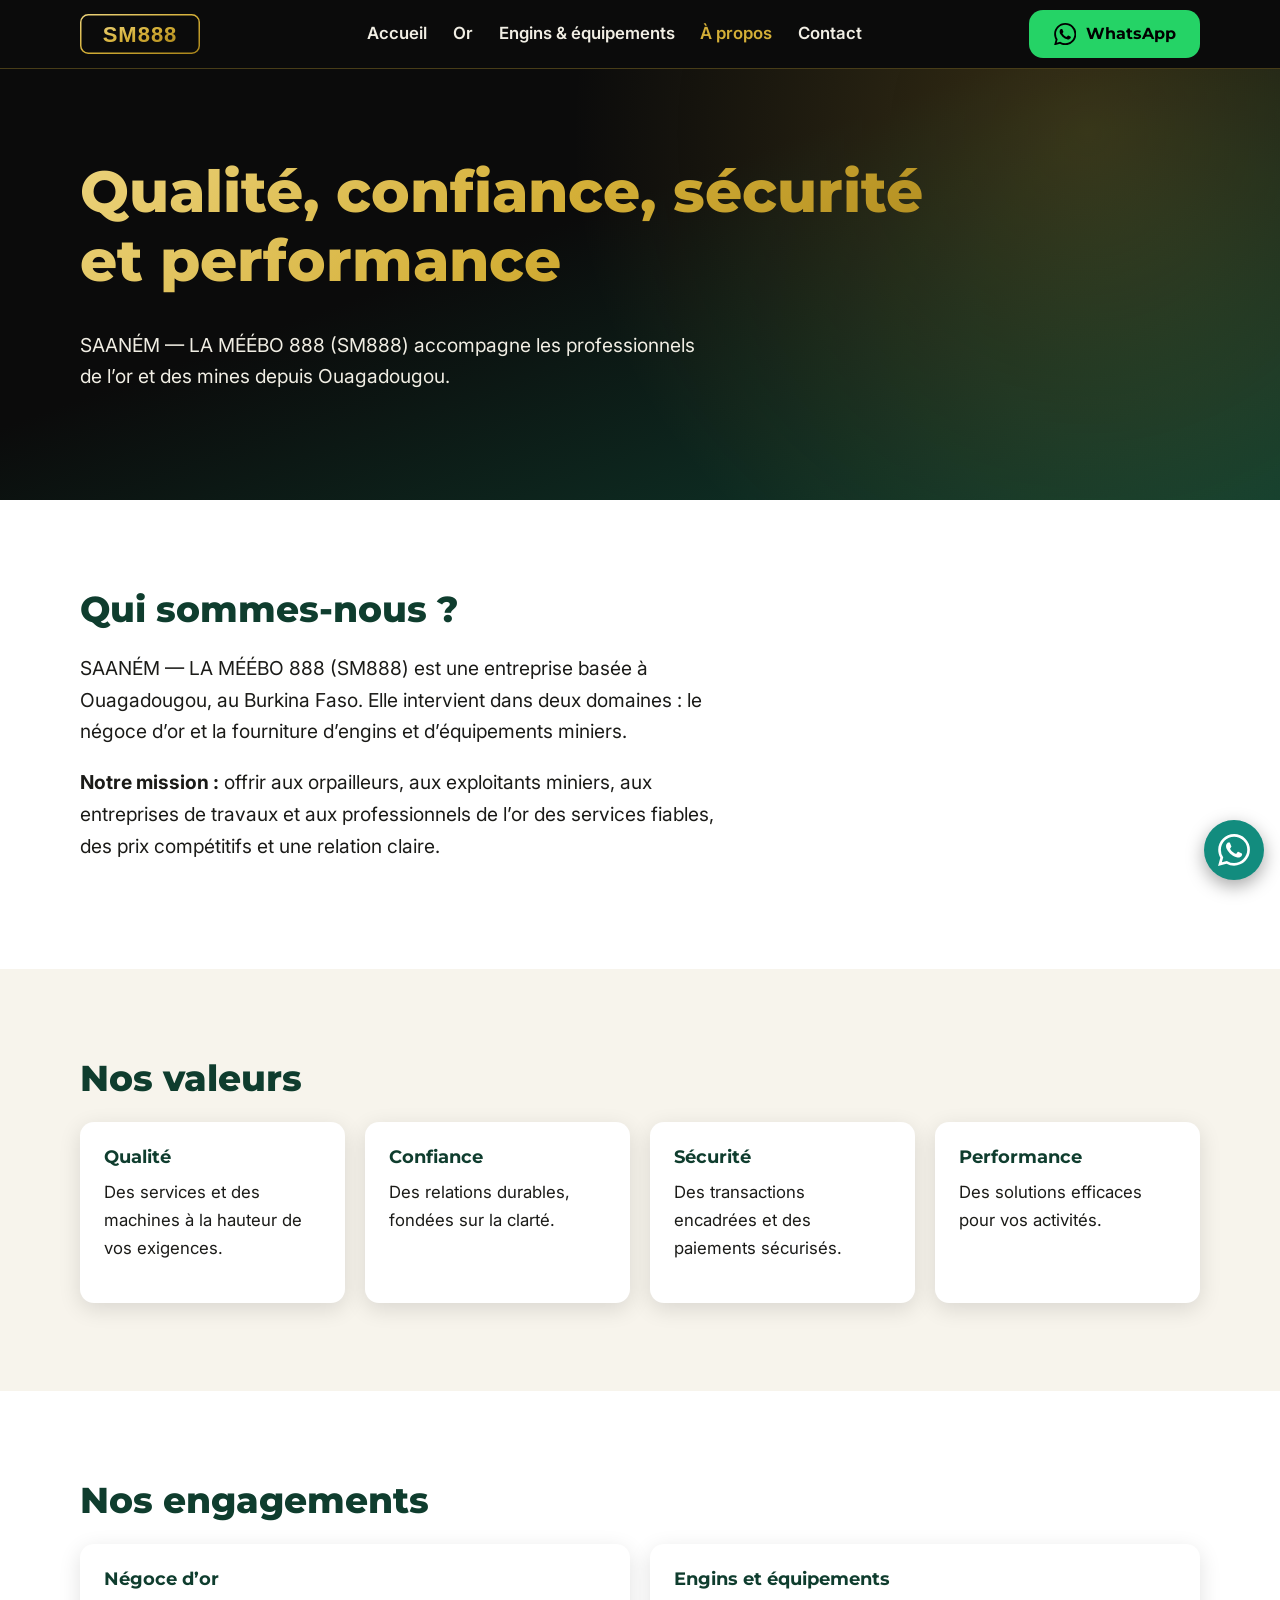
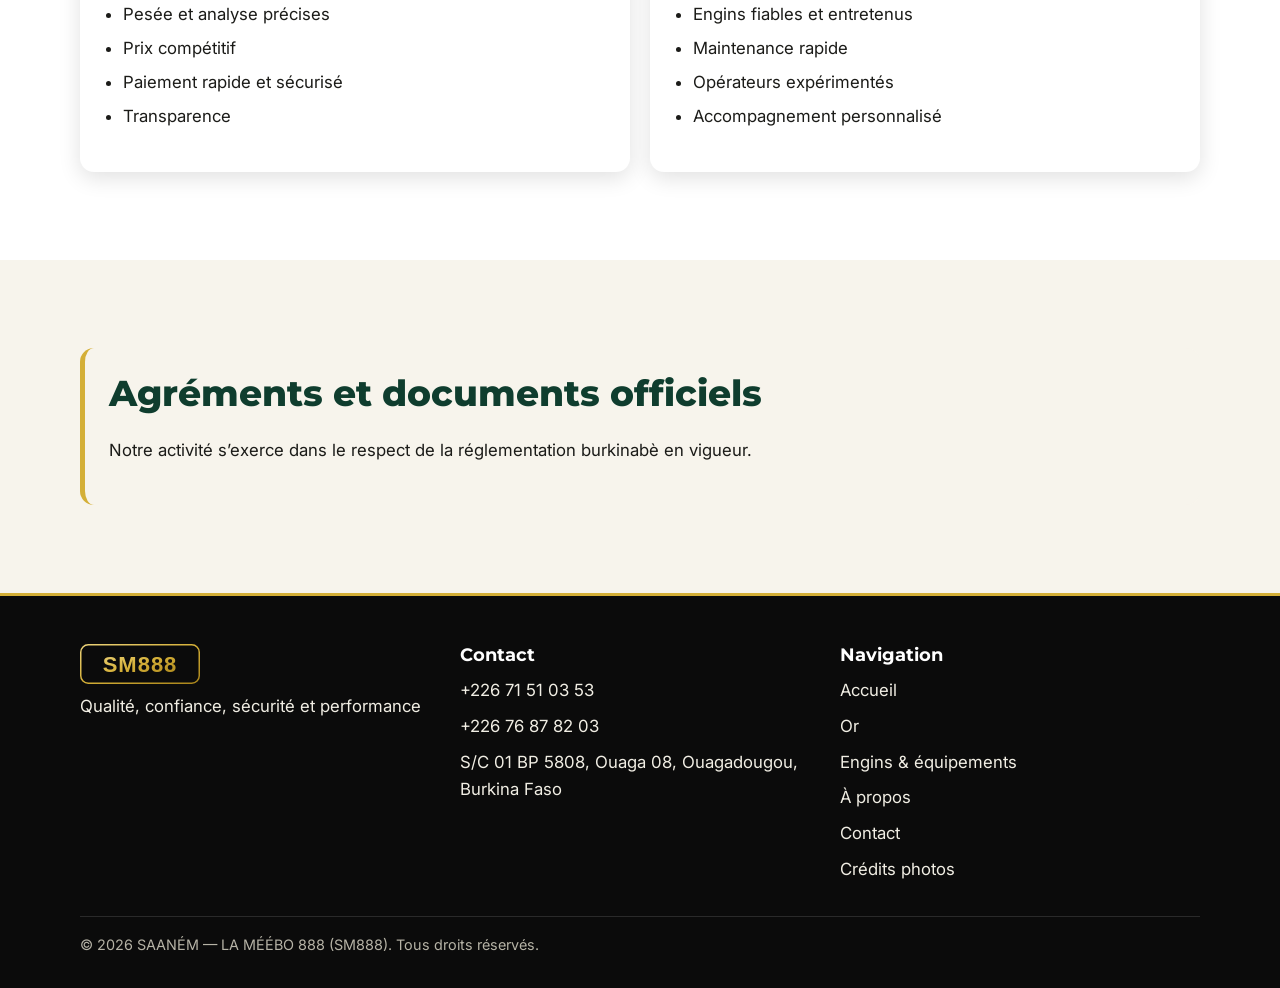
==== apropos.html @ 6a04d588 "first commit" ====
<!DOCTYPE html>
<html lang="fr">
<head>
<meta charset="utf-8">
<meta name="viewport" content="width=device-width,initial-scale=1">
<title>À propos — SAANÉM LA MÉÉBO 888 (SM888)</title>
<meta name="description" content="SAANÉM — LA MÉÉBO 888 (SM888), entreprise basée à Ouagadougou : négoce d’or, location et vente d’engins et d’équipements miniers. Qualité, confiance, sécurité, performance.">
<meta property="og:title" content="À propos — SAANÉM LA MÉÉBO 888 (SM888)">
<meta property="og:description" content="SAANÉM — LA MÉÉBO 888 (SM888), entreprise basée à Ouagadougou : négoce d’or, location et vente d’engins et d’équipements miniers. Qualité, confiance, sécurité, performance.">
<meta property="og:type" content="website">
<meta property="og:locale" content="fr_FR">
<meta property="og:image" content="assets/img/og.webp">
<link rel="icon" href="assets/favicon.svg" type="image/svg+xml">
<link rel="preconnect" href="https://fonts.googleapis.com">
<link rel="preconnect" href="https://fonts.gstatic.com" crossorigin>
<link rel="stylesheet" href="https://fonts.googleapis.com/css2?family=Inter:wght@400;600&family=Montserrat:wght@700;800&display=swap">
<link rel="stylesheet" href="css/style.css">
</head>
<body>
<a class="skip" href="#main">Aller au contenu</a>
<main id="main">

<section class="hero hero-s dark"><div class="wrap">
<h1>Qualité, confiance, sécurité et performance</h1>
<p class="lead">SAANÉM — LA MÉÉBO 888 (SM888) accompagne les professionnels de l’or et des mines depuis Ouagadougou.</p>
</div></section>

<section class="sec" aria-labelledby="t-pres"><div class="wrap">
<h2 id="t-pres">Qui sommes-nous ?</h2>
<p class="lead">SAANÉM — LA MÉÉBO 888 (SM888) est une entreprise basée à Ouagadougou, au Burkina Faso. Elle intervient dans deux domaines : le négoce d’or et la fourniture d’engins et d’équipements miniers.</p>
<p class="lead"><strong>Notre mission :</strong> offrir aux orpailleurs, aux exploitants miniers, aux entreprises de travaux et aux professionnels de l’or des services fiables, des prix compétitifs et une relation claire.</p>
<!-- À COMPLÉTER PAR LE CLIENT : année de création, taille de l’équipe, références, chiffres clés.
     Ne rien inventer. Remplissez puis supprimez l’attribut "hidden". -->
<ul class="liste" hidden><li>Année de création : [À compléter]</li><li>Équipe : [À compléter]</li><li>Références clients : [À compléter]</li></ul>
</div></section>

<section class="sec alt" aria-labelledby="t-val"><div class="wrap">
<h2 id="t-val">Nos valeurs</h2>
<div class="grid">
<div class="card reveal"><h3>Qualité</h3><p>Des services et des machines à la hauteur de vos exigences.</p></div>
<div class="card reveal"><h3>Confiance</h3><p>Des relations durables, fondées sur la clarté.</p></div>
<div class="card reveal"><h3>Sécurité</h3><p>Des transactions encadrées et des paiements sécurisés.</p></div>
<div class="card reveal"><h3>Performance</h3><p>Des solutions efficaces pour vos activités.</p></div>
</div></div></section>

<section class="sec" aria-labelledby="t-eng"><div class="wrap">
<h2 id="t-eng">Nos engagements</h2>
<div class="grid g2">
<div class="card reveal"><h3>Négoce d’or</h3><ul class="liste"><li>Pesée et analyse précises</li><li>Prix compétitif</li><li>Paiement rapide et sécurisé</li><li>Transparence</li></ul></div>
<div class="card reveal"><h3>Engins et équipements</h3><ul class="liste"><li>Engins fiables et entretenus</li><li>Maintenance rapide</li><li>Opérateurs expérimentés</li><li>Accompagnement personnalisé</li></ul></div>
</div></div></section>

<section class="sec alt"><div class="wrap"><div class="encart">
<h2>Agréments et documents officiels</h2>
<p>Notre activité s’exerce dans le respect de la réglementation burkinabè en vigueur.</p>
<!-- À COMPLÉTER PAR LE CLIENT : agréments, RCCM, IFU, autres documents officiels. Ne rien inventer.
     Remplissez puis supprimez l’attribut "hidden". -->
<ul class="liste" hidden><li>Agrément : [À compléter]</li><li>RCCM : [À compléter]</li><li>IFU : [À compléter]</li></ul>
</div></div></section>

</main>
<script src="js/config.js"></script>

<script src="js/main.js"></script>
</body>
</html>
---- css/style.css ----
/* SM888 — feuille de style. Couleurs, espacements et tailles : modifier les variables ci-dessous. */
:root{--noir:#0B0B0B;--vert:#0F3D2E;--or:#D4AF37;--ivoire:#F7F4EC;--txt:#1b1b18;--mut:#55554e;--wa:#128C7E;--wa2:#25D366;
--grad:linear-gradient(135deg,#EBD27A,#D4AF37 50%,#A8841A);--r:14px;--ombre:0 6px 22px rgba(0,0,0,.12);
--t-s:.9rem;--t-m:1.05rem;--t-l:clamp(1.5rem,4vw,2.25rem);--t-xl:clamp(2rem,7vw,3.6rem);--esp:clamp(3rem,8vw,5.5rem);
--ft:'Montserrat',system-ui,sans-serif;--fb:'Inter',system-ui,sans-serif}
*,*::before,*::after{box-sizing:border-box}
[hidden]{display:none!important}
html{scroll-behavior:smooth}
body{margin:0;font:400 var(--t-m)/1.65 var(--fb);color:var(--txt);background:#fff;padding-bottom:72px}
img,svg{max-width:100%}
h1,h2,h3{font-family:var(--ft);line-height:1.2;margin:0 0 .6em;color:var(--vert)}
h1{font-size:var(--t-xl);font-weight:800}h2{font-size:var(--t-l);font-weight:800}h3{font-size:1.15rem;font-weight:700}
p{margin:0 0 1em}a{color:inherit}.mut{color:var(--mut)}
:focus-visible{outline:3px solid var(--vert);outline-offset:3px}
.dark :focus-visible,.dark:focus-visible{outline-color:var(--or)}
.skip{position:absolute;left:-999px;background:var(--or);color:#000;padding:.7rem 1rem;z-index:100}.skip:focus{left:8px;top:8px}
.wrap{width:min(1120px,100% - 2.5rem);margin-inline:auto}
.sec{padding-block:var(--esp)}.alt{background:var(--ivoire)}
.dark{background:var(--noir);color:#f1eee4}.dark h2,.dark h3{color:#fff}
.hero h1,.or-txt{background:var(--grad);-webkit-background-clip:text;background-clip:text;color:transparent}
.center{text-align:center}.lead{font-size:1.2rem;max-width:40rem}.center .lead{margin-inline:auto}
/* En-tête et menu */
.site-h{position:sticky;top:0;z-index:50;border-bottom:1px solid rgba(212,175,55,.3)}
.site-h .wrap{display:flex;align-items:center;justify-content:space-between;min-height:68px;gap:1rem}
.logo img{display:block;height:40px;width:auto}
.burger{min-width:48px;min-height:48px;background:none;border:1px solid var(--or);border-radius:var(--r);color:var(--or);cursor:pointer}
.nav{display:none;position:absolute;top:100%;left:0;right:0;background:var(--noir);flex-direction:column;padding:1rem 1.25rem 1.5rem;border-bottom:1px solid rgba(212,175,55,.3)}
.nav.open{display:flex}
.nav a{display:flex;align-items:center;min-height:48px;text-decoration:none;font-weight:600;padding-inline:.6rem;border-radius:8px}
.nav a[aria-current=page],.nav a:hover{color:var(--or)}
.h-wa{display:none}
@media(min-width:960px){.burger{display:none}.nav{display:flex;position:static;flex-direction:row;padding:0;border:0;background:none;gap:.4rem}.h-wa{display:inline-flex}}
/* Icônes */
svg.i{width:1.4em;height:1.4em;fill:none;stroke:currentColor;stroke-width:2;stroke-linecap:round;stroke-linejoin:round;flex:none}
svg.i.f{fill:currentColor;stroke:none}
.ico{width:48px;height:48px;border-radius:50%;background:var(--vert);color:var(--or);display:grid;place-items:center;margin-bottom:1rem}
.ico svg{width:26px;height:26px}
/* Boutons */
.btn{display:inline-flex;align-items:center;justify-content:center;gap:.6rem;min-height:48px;padding:.7rem 1.4rem;border-radius:var(--r);font:700 1rem var(--ft);text-decoration:none;border:2px solid transparent;cursor:pointer;text-align:center;transition:transform .2s,box-shadow .2s}
.btn:hover{transform:translateY(-2px);box-shadow:var(--ombre)}
.btn-gold{background:var(--grad);color:#000}
.btn-line{border-color:var(--vert);color:var(--vert)}.dark .btn-line{border-color:var(--or);color:var(--or)}
.btn-wa{background:var(--wa2);color:#000}
.actions{display:flex;flex-wrap:wrap;gap:.8rem;margin-top:1.5rem}.center .actions{justify-content:center}
/* Sections */
.hero{min-height:calc(100vh - 68px);min-height:calc(100svh - 68px);display:flex;align-items:center;background:radial-gradient(circle at 85% 15%,rgba(212,175,55,.22),transparent 45%),linear-gradient(160deg,var(--noir) 40%,var(--vert))}
.hero h1{max-width:16em}.hero-s{min-height:0;padding-block:var(--esp)}
.grid{display:grid;gap:1.25rem;grid-template-columns:repeat(auto-fit,minmax(min(100%,250px),1fr))}
.g2{grid-template-columns:repeat(auto-fit,minmax(min(100%,320px),1fr))}
.card{background:#fff;border-radius:var(--r);box-shadow:var(--ombre);padding:1.5rem;transition:transform .25s,box-shadow .25s}
.card:hover{transform:translateY(-4px);box-shadow:0 12px 30px rgba(0,0,0,.18)}
.act{background:linear-gradient(150deg,var(--vert),var(--noir));color:#f1eee4;padding:2rem}.act h3{color:#fff;font-size:1.5rem}
.etapes{list-style:none;padding:0;margin:0;counter-reset:e}.etapes li{counter-increment:e}
.etapes li::before{content:counter(e);display:grid;place-items:center;width:44px;height:44px;border-radius:50%;background:var(--grad);color:#000;font:800 1.2rem var(--ft);margin-bottom:1rem}
.liste{padding-left:1.2rem;margin:0 0 1em}.liste li{margin-bottom:.4rem}
.encart{border-left:5px solid var(--or);background:var(--ivoire);padding:1.5rem;border-radius:var(--r)}
/* Catalogue */
.fg{display:flex;flex-wrap:wrap;gap:.6rem;align-items:center;margin-bottom:.8rem}
.chip{min-height:44px;padding:0 1.1rem;border-radius:99px;border:2px solid var(--vert);background:#fff;color:var(--vert);font:600 var(--t-s) var(--fb);cursor:pointer}
.chip[aria-pressed=true]{background:var(--vert);color:#fff}
.prod{padding:0;display:flex;flex-direction:column;overflow:hidden}
.prod img{display:block;width:100%;height:auto;aspect-ratio:4/3;object-fit:cover}
.corps{padding:1.2rem;display:flex;flex-direction:column;gap:.4rem;flex:1}.corps p{margin:0}.corps .actions{margin-top:auto;padding-top:.8rem}
.badges{display:flex;flex-wrap:wrap;gap:.4rem}
.badge{font:700 .75rem/1 var(--ft);padding:.45rem .7rem;border-radius:99px;background:var(--vert);color:#fff}.badge.o{background:var(--or);color:#000}
.prix{font-weight:700;color:var(--vert)}
/* FAQ */
details{background:#fff;border-radius:var(--r);box-shadow:var(--ombre);margin-bottom:.8rem}
summary{cursor:pointer;min-height:48px;padding:.9rem 1.2rem;font-weight:600;list-style:none;display:flex;justify-content:space-between;align-items:center;gap:1rem}
summary::-webkit-details-marker{display:none}summary::after{content:"+";font-size:1.5rem;color:var(--vert)}
details[open] summary::after{content:"–"}details p{padding:0 1.2rem;margin:0 0 1.2rem}
/* Formulaire */
form{display:grid;gap:1rem}label{font-weight:600;display:grid;gap:.35rem}
input,select,textarea{font:inherit;min-height:48px;padding:.6rem .8rem;border:2px solid #9d9a8c;border-radius:10px;width:100%;background:#fff;color:var(--txt)}
[aria-invalid=true]{border-color:#b00020}
.msg{padding:1rem;border-radius:var(--r);font-weight:600}.msg.ok{background:#e3f4e8;color:#0b4a1f}.msg.ko{background:#fde8ea;color:#7a0016}
address{font-style:normal}
/* Pied de page, barre mobile, bouton flottant */
.site-f{padding-block:3rem 2rem;border-top:3px solid var(--or)}.site-f .grid{margin-bottom:1.5rem}
.site-f a{text-decoration:none}.site-f a:hover{color:var(--or)}.site-f ul{list-style:none;padding:0;margin:0}.site-f li{margin-bottom:.5rem}
.copy{font-size:var(--t-s);color:#b6b3a6;border-top:1px solid #2a2a2a;padding-top:1rem;margin:0}
.mbar{position:fixed;inset:auto 0 0;z-index:55;display:flex;gap:.6rem;padding:.6rem;border-top:1px solid rgba(212,175,55,.4)}.mbar .btn{flex:1}
.wa-float{position:fixed;right:16px;bottom:84px;z-index:60;width:60px;height:60px;border-radius:50%;background:var(--wa);color:#fff;display:grid;place-items:center;box-shadow:0 6px 18px rgba(0,0,0,.35);animation:pulse 2.8s infinite}
.wa-float svg{width:32px;height:32px}
@keyframes pulse{0%{box-shadow:0 0 0 0 rgba(18,140,126,.55)}70%,100%{box-shadow:0 0 0 16px rgba(18,140,126,0)}}
@media(min-width:768px){.mbar{display:none}body{padding-bottom:0}.wa-float{bottom:20px}}
/* Apparition douce au défilement */
html.js .reveal{opacity:0;transform:translateY(8px);transition:opacity .3s,transform .3s}html.js .reveal.in{opacity:1;transform:none}
@media(prefers-reduced-motion:reduce){*,*::before,*::after{animation:none!important;transition:none!important;scroll-behavior:auto!important}html.js .reveal{opacity:1;transform:none}}
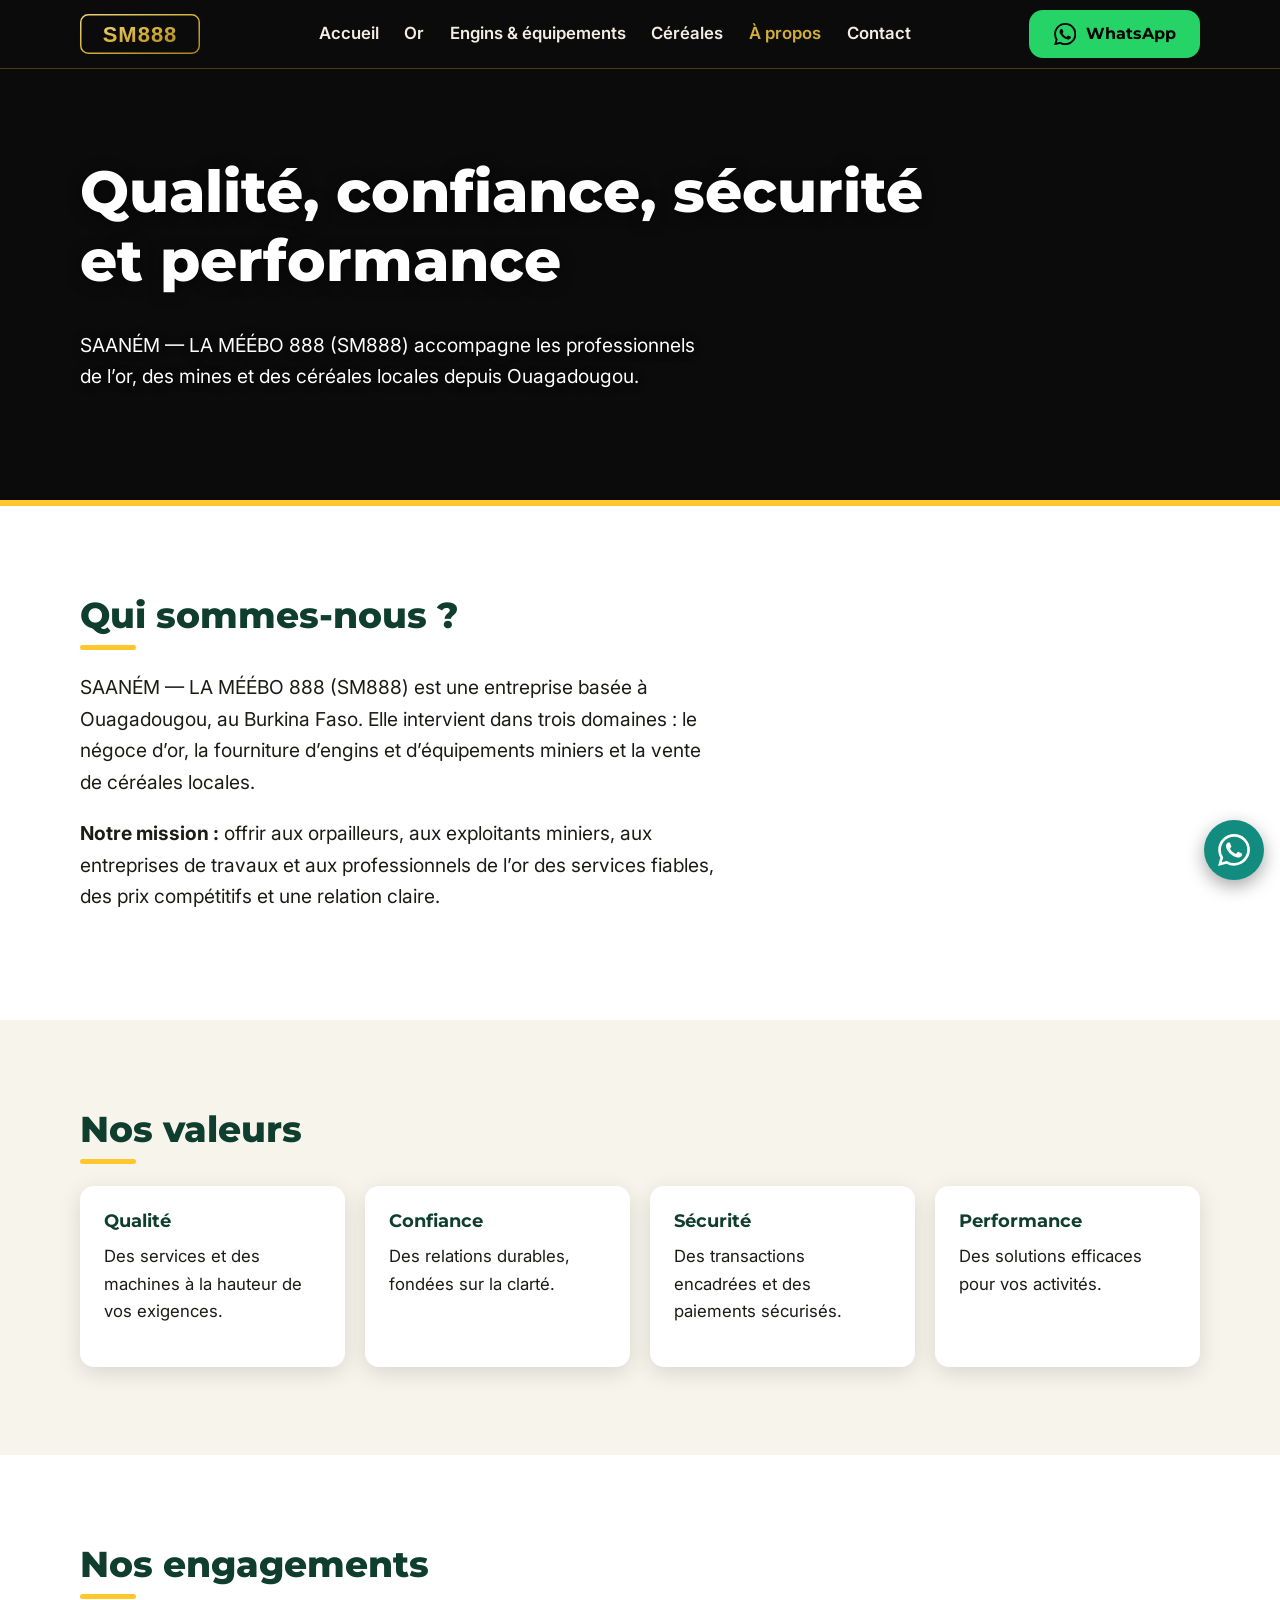
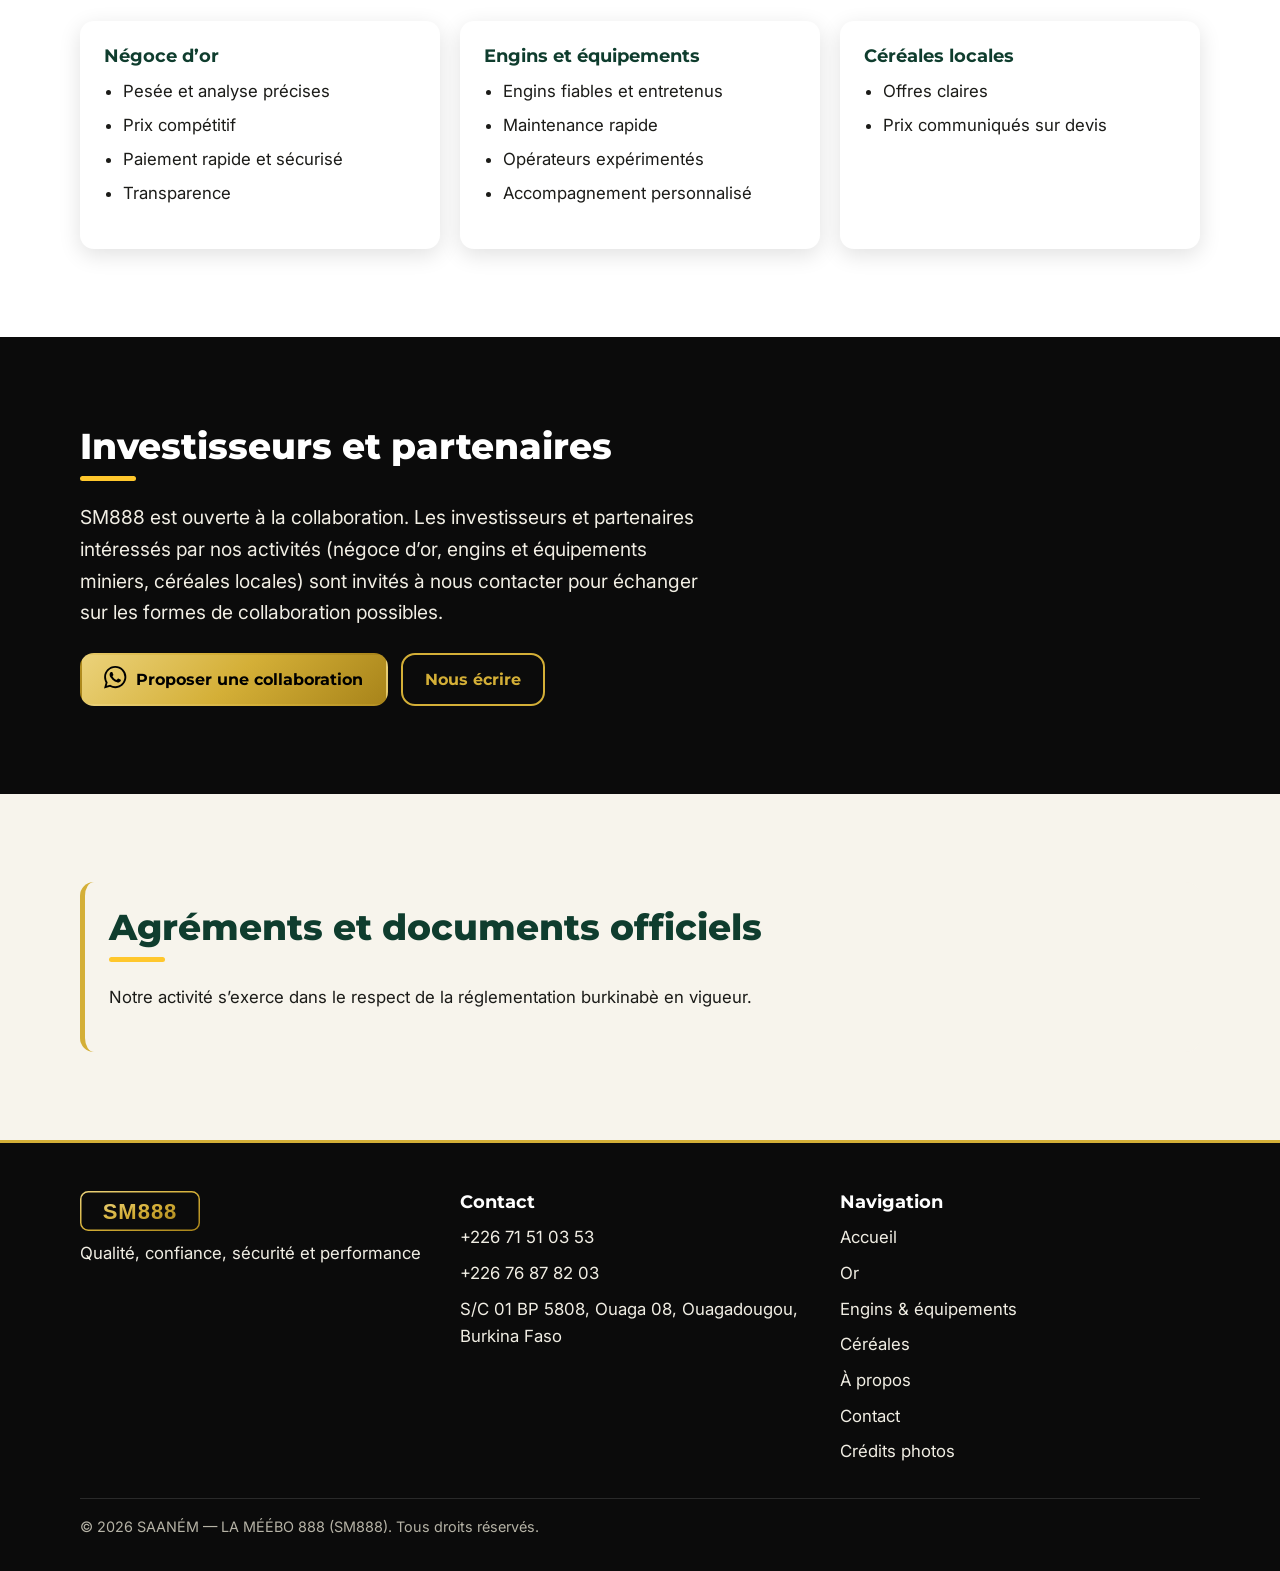
==== commit 625284ac: "cereal commit" ====
--- a/apropos.html
+++ b/apropos.html
@@ -4,9 +4,9 @@
 <meta charset="utf-8">
 <meta name="viewport" content="width=device-width,initial-scale=1">
 <title>À propos — SAANÉM LA MÉÉBO 888 (SM888)</title>
-<meta name="description" content="SAANÉM — LA MÉÉBO 888 (SM888), entreprise basée à Ouagadougou : négoce d’or, location et vente d’engins et d’équipements miniers. Qualité, confiance, sécurité, performance.">
+<meta name="description" content="SAANÉM — LA MÉÉBO 888 (SM888), entreprise basée à Ouagadougou : négoce d’or, engins et équipements miniers, céréales locales. Qualité, confiance, sécurité, performance.">
 <meta property="og:title" content="À propos — SAANÉM LA MÉÉBO 888 (SM888)">
-<meta property="og:description" content="SAANÉM — LA MÉÉBO 888 (SM888), entreprise basée à Ouagadougou : négoce d’or, location et vente d’engins et d’équipements miniers. Qualité, confiance, sécurité, performance.">
+<meta property="og:description" content="SAANÉM — LA MÉÉBO 888 (SM888), entreprise basée à Ouagadougou : négoce d’or, engins et équipements miniers, céréales locales. Qualité, confiance, sécurité, performance.">
 <meta property="og:type" content="website">
 <meta property="og:locale" content="fr_FR">
 <meta property="og:image" content="assets/img/og.webp">
@@ -22,12 +22,12 @@
 
 <section class="hero hero-s dark"><div class="wrap">
 <h1>Qualité, confiance, sécurité et performance</h1>
-<p class="lead">SAANÉM — LA MÉÉBO 888 (SM888) accompagne les professionnels de l’or et des mines depuis Ouagadougou.</p>
+<p class="lead">SAANÉM — LA MÉÉBO 888 (SM888) accompagne les professionnels de l’or, des mines et des céréales locales depuis Ouagadougou.</p>
 </div></section>
 
 <section class="sec" aria-labelledby="t-pres"><div class="wrap">
 <h2 id="t-pres">Qui sommes-nous ?</h2>
-<p class="lead">SAANÉM — LA MÉÉBO 888 (SM888) est une entreprise basée à Ouagadougou, au Burkina Faso. Elle intervient dans deux domaines : le négoce d’or et la fourniture d’engins et d’équipements miniers.</p>
+<p class="lead">SAANÉM — LA MÉÉBO 888 (SM888) est une entreprise basée à Ouagadougou, au Burkina Faso. Elle intervient dans trois domaines : le négoce d’or, la fourniture d’engins et d’équipements miniers et la vente de céréales locales.</p>
 <p class="lead"><strong>Notre mission :</strong> offrir aux orpailleurs, aux exploitants miniers, aux entreprises de travaux et aux professionnels de l’or des services fiables, des prix compétitifs et une relation claire.</p>
 <!-- À COMPLÉTER PAR LE CLIENT : année de création, taille de l’équipe, références, chiffres clés.
      Ne rien inventer. Remplissez puis supprimez l’attribut "hidden". -->
@@ -45,10 +45,17 @@
 
 <section class="sec" aria-labelledby="t-eng"><div class="wrap">
 <h2 id="t-eng">Nos engagements</h2>
-<div class="grid g2">
+<div class="grid">
 <div class="card reveal"><h3>Négoce d’or</h3><ul class="liste"><li>Pesée et analyse précises</li><li>Prix compétitif</li><li>Paiement rapide et sécurisé</li><li>Transparence</li></ul></div>
 <div class="card reveal"><h3>Engins et équipements</h3><ul class="liste"><li>Engins fiables et entretenus</li><li>Maintenance rapide</li><li>Opérateurs expérimentés</li><li>Accompagnement personnalisé</li></ul></div>
+<div class="card reveal"><h3>Céréales locales</h3><ul class="liste"><li>Offres claires</li><li>Prix communiqués sur devis</li></ul></div>
 </div></div></section>
+
+<section class="sec dark" aria-labelledby="t-inv"><div class="wrap">
+<h2 id="t-inv">Investisseurs et partenaires</h2>
+<p class="lead">SM888 est ouverte à la collaboration. Les investisseurs et partenaires intéressés par nos activités (négoce d’or, engins et équipements miniers, céréales locales) sont invités à nous contacter pour échanger sur les formes de collaboration possibles.</p>
+<div class="actions"><a class="btn btn-gold" data-wa="investir"><span data-icon="wa"></span>Proposer une collaboration</a><a class="btn btn-line" href="contact.html">Nous écrire</a></div>
+</div></section>
 
 <section class="sec alt"><div class="wrap"><div class="encart">
 <h2>Agréments et documents officiels</h2>
--- a/css/style.css
+++ b/css/style.css
@@ -17,7 +17,7 @@
 .wrap{width:min(1120px,100% - 2.5rem);margin-inline:auto}
 .sec{padding-block:var(--esp)}.alt{background:var(--ivoire)}
 .dark{background:var(--noir);color:#f1eee4}.dark h2,.dark h3{color:#fff}
-.hero h1,.or-txt{background:var(--grad);-webkit-background-clip:text;background-clip:text;color:transparent}
+.or-txt{background:var(--grad);-webkit-background-clip:text;background-clip:text;color:transparent}
 .center{text-align:center}.lead{font-size:1.2rem;max-width:40rem}.center .lead{margin-inline:auto}
 /* En-tête et menu */
 .site-h{position:sticky;top:0;z-index:50;border-bottom:1px solid rgba(212,175,55,.3)}
@@ -29,11 +29,11 @@
 .nav a{display:flex;align-items:center;min-height:48px;text-decoration:none;font-weight:600;padding-inline:.6rem;border-radius:8px}
 .nav a[aria-current=page],.nav a:hover{color:var(--or)}
 .h-wa{display:none}
-@media(min-width:960px){.burger{display:none}.nav{display:flex;position:static;flex-direction:row;padding:0;border:0;background:none;gap:.4rem}.h-wa{display:inline-flex}}
+@media(min-width:1100px){.burger{display:none}.nav{display:flex;position:static;flex-direction:row;padding:0;border:0;background:none;gap:.4rem}.h-wa{display:inline-flex}}
 /* Icônes */
 svg.i{width:1.4em;height:1.4em;fill:none;stroke:currentColor;stroke-width:2;stroke-linecap:round;stroke-linejoin:round;flex:none}
 svg.i.f{fill:currentColor;stroke:none}
-.ico{width:48px;height:48px;border-radius:50%;background:var(--vert);color:var(--or);display:grid;place-items:center;margin-bottom:1rem}
+.ico{width:48px;height:48px;border-radius:50%;background:var(--acc);color:#0B0B0B;display:grid;place-items:center;margin-bottom:1rem}
 .ico svg{width:26px;height:26px}
 /* Boutons */
 .btn{display:inline-flex;align-items:center;justify-content:center;gap:.6rem;min-height:48px;padding:.7rem 1.4rem;border-radius:var(--r);font:700 1rem var(--ft);text-decoration:none;border:2px solid transparent;cursor:pointer;text-align:center;transition:transform .2s,box-shadow .2s}
@@ -43,15 +43,15 @@
 .btn-wa{background:var(--wa2);color:#000}
 .actions{display:flex;flex-wrap:wrap;gap:.8rem;margin-top:1.5rem}.center .actions{justify-content:center}
 /* Sections */
-.hero{min-height:calc(100vh - 68px);min-height:calc(100svh - 68px);display:flex;align-items:center;background:radial-gradient(circle at 85% 15%,rgba(212,175,55,.22),transparent 45%),linear-gradient(160deg,var(--noir) 40%,var(--vert))}
+.hero{min-height:calc(100vh - 68px);min-height:calc(100svh - 68px);display:flex;align-items:center;background:var(--noir);border-bottom:6px solid var(--acc)}
 .hero h1{max-width:16em}.hero-s{min-height:0;padding-block:var(--esp)}
 .grid{display:grid;gap:1.25rem;grid-template-columns:repeat(auto-fit,minmax(min(100%,250px),1fr))}
 .g2{grid-template-columns:repeat(auto-fit,minmax(min(100%,320px),1fr))}
 .card{background:#fff;border-radius:var(--r);box-shadow:var(--ombre);padding:1.5rem;transition:transform .25s,box-shadow .25s}
 .card:hover{transform:translateY(-4px);box-shadow:0 12px 30px rgba(0,0,0,.18)}
-.act{background:linear-gradient(150deg,var(--vert),var(--noir));color:#f1eee4;padding:2rem}.act h3{color:#fff;font-size:1.5rem}
+.act{background:#111;border-top:6px solid var(--c);color:#f1eee4;padding:2rem}.act h3{color:#fff;font-size:1.5rem}
 .etapes{list-style:none;padding:0;margin:0;counter-reset:e}.etapes li{counter-increment:e}
-.etapes li::before{content:counter(e);display:grid;place-items:center;width:44px;height:44px;border-radius:50%;background:var(--grad);color:#000;font:800 1.2rem var(--ft);margin-bottom:1rem}
+.etapes li::before{content:counter(e);display:grid;place-items:center;width:44px;height:44px;border-radius:50%;background:var(--acc);color:#000;font:800 1.2rem var(--ft);margin-bottom:1rem}
 .liste{padding-left:1.2rem;margin:0 0 1em}.liste li{margin-bottom:.4rem}
 .encart{border-left:5px solid var(--or);background:var(--ivoire);padding:1.5rem;border-radius:var(--r)}
 /* Catalogue */
@@ -87,3 +87,23 @@
 /* Apparition douce au défilement */
 html.js .reveal{opacity:0;transform:translateY(8px);transition:opacity .3s,transform .3s}html.js .reveal.in{opacity:1;transform:none}
 @media(prefers-reduced-motion:reduce){*,*::before,*::after{animation:none!important;transition:none!important;scroll-behavior:auto!important}html.js .reveal{opacity:1;transform:none}}
+/* Couleurs vives et images d’en-tête */
+:root{--vif-or:#FFC72C;--vif-orange:#FF7A00;--vif-vert:#22B573;--acc:var(--vif-or)}
+body.t-engins{--acc:var(--vif-orange)}body.t-cer{--acc:var(--vif-vert)}
+h2::after{content:"";display:block;width:56px;height:5px;border-radius:3px;background:var(--acc);margin-top:.5rem}.center h2::after{margin-inline:auto}
+.grid>.card:nth-child(3n+2) .ico{background:var(--vif-orange)}.grid>.card:nth-child(3n) .ico{background:var(--vif-vert)}
+.hero h1{color:#fff;text-shadow:0 2px 14px rgba(0,0,0,.5)}.hero .lead{color:#fff;text-shadow:0 1px 8px rgba(0,0,0,.5)}
+.hero-img{background:linear-gradient(rgba(11,11,11,.55),rgba(11,11,11,.55)),var(--bg) center/cover no-repeat var(--noir)}
+.hero-s.hero-img{min-height:clamp(320px,50vh,480px)}
+.hero-show{position:relative;overflow:hidden}.hero-show .wrap{position:relative;z-index:2}
+.hero-show::before{content:"";position:absolute;inset:0;background:rgba(11,11,11,.58);z-index:1}
+.slides{position:absolute;inset:0}.slides img{position:absolute;inset:0;width:100%;height:100%;max-width:none;object-fit:cover;opacity:0;transition:opacity 1s}.slides img.on{opacity:1}
+.show-ctl{position:absolute;z-index:3;left:0;right:0;bottom:84px;display:flex;justify-content:center;align-items:center;gap:.5rem}
+.dots{display:flex}.dots button{width:44px;height:44px;background:none;border:0;cursor:pointer;display:grid;place-items:center}
+.dots button::after{content:"";width:12px;height:12px;border-radius:50%;background:rgba(255,255,255,.6)}.dots button[aria-current=true]::after{background:var(--vif-or);transform:scale(1.25)}
+.pause{min-height:44px;padding:0 1rem;border-radius:99px;border:2px solid #fff;background:rgba(11,11,11,.5);color:#fff;font:600 var(--t-s) var(--fb);cursor:pointer}
+@media(min-width:768px){.show-ctl{bottom:16px}}
+.btn-c{background:var(--c);color:#000}
+.badge.loc{background:var(--vif-orange);color:#000}.badge.vte{background:var(--vif-vert);color:#000}
+.split{display:grid;gap:2rem;grid-template-columns:repeat(auto-fit,minmax(min(100%,320px),1fr));align-items:center}
+.fig{margin:0}.fig img{display:block;width:100%;height:auto;border-radius:var(--r);box-shadow:var(--ombre);border-bottom:6px solid var(--vif-or)}
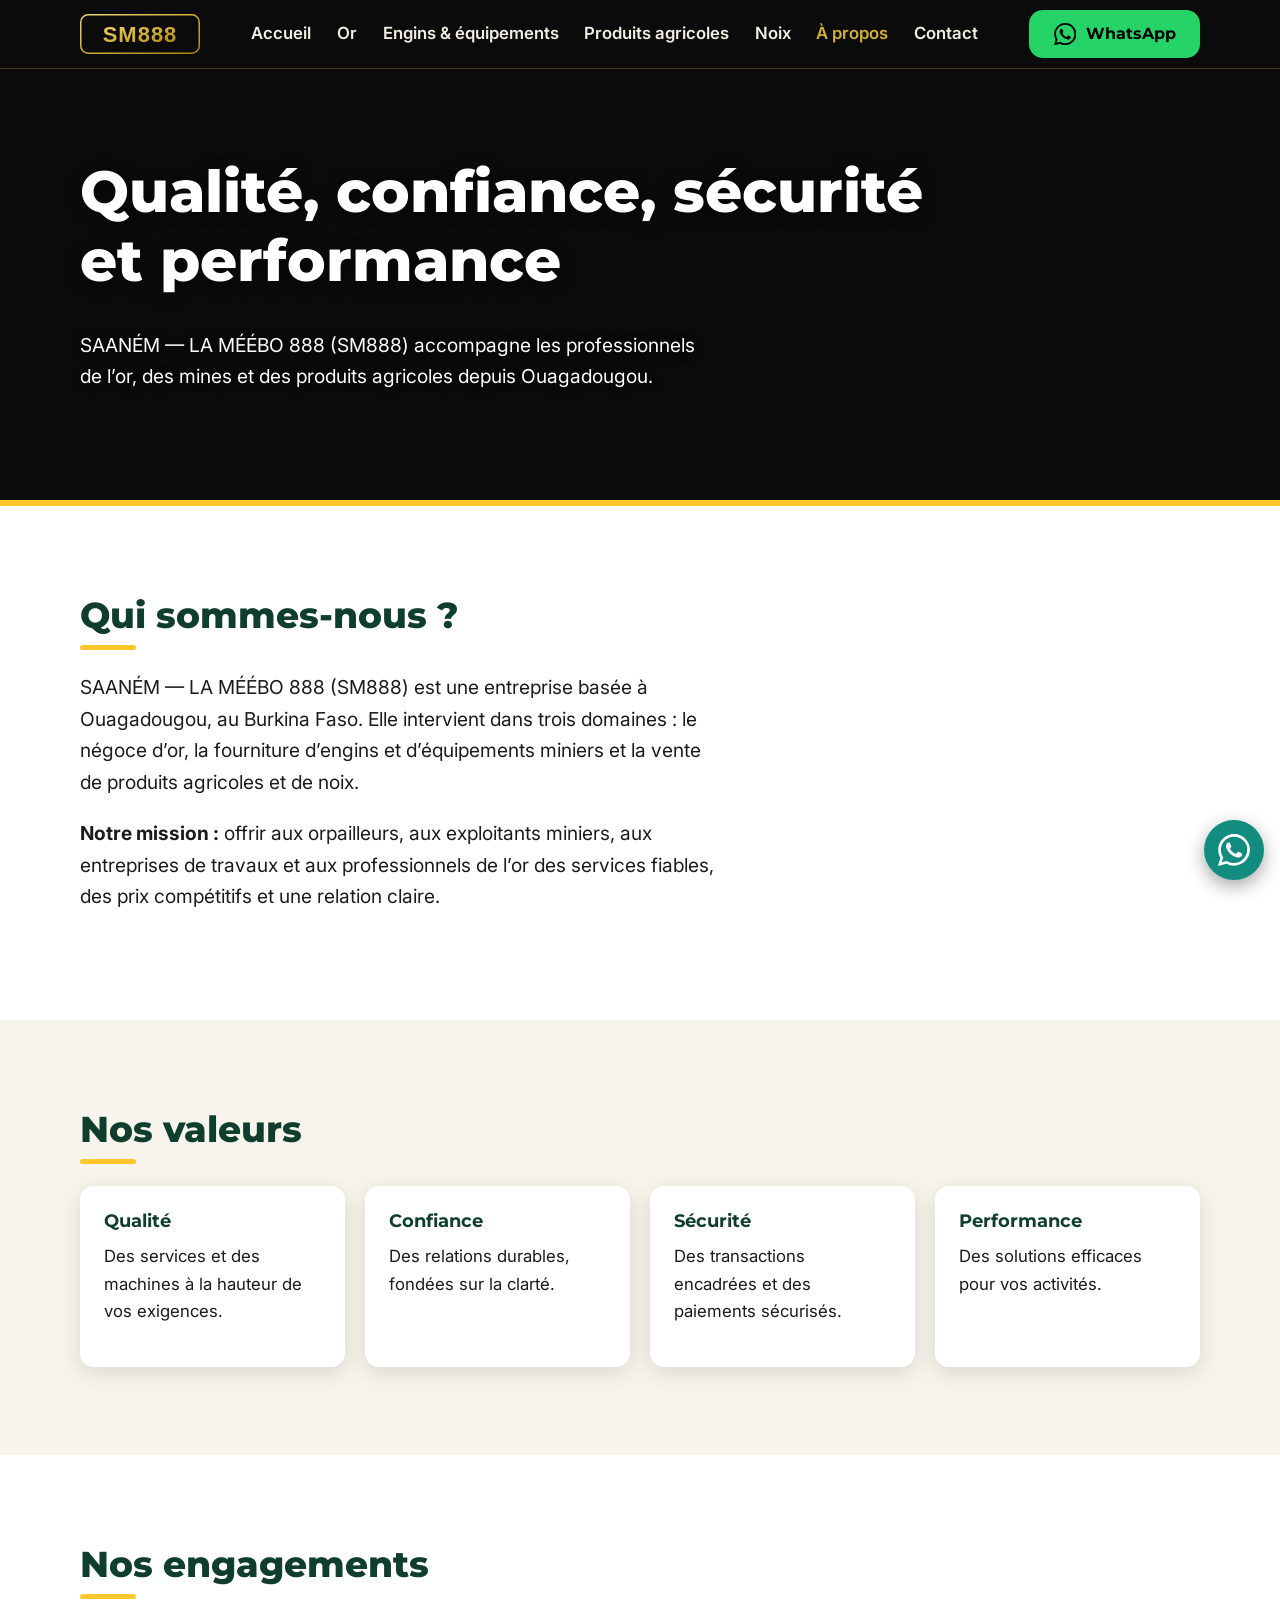
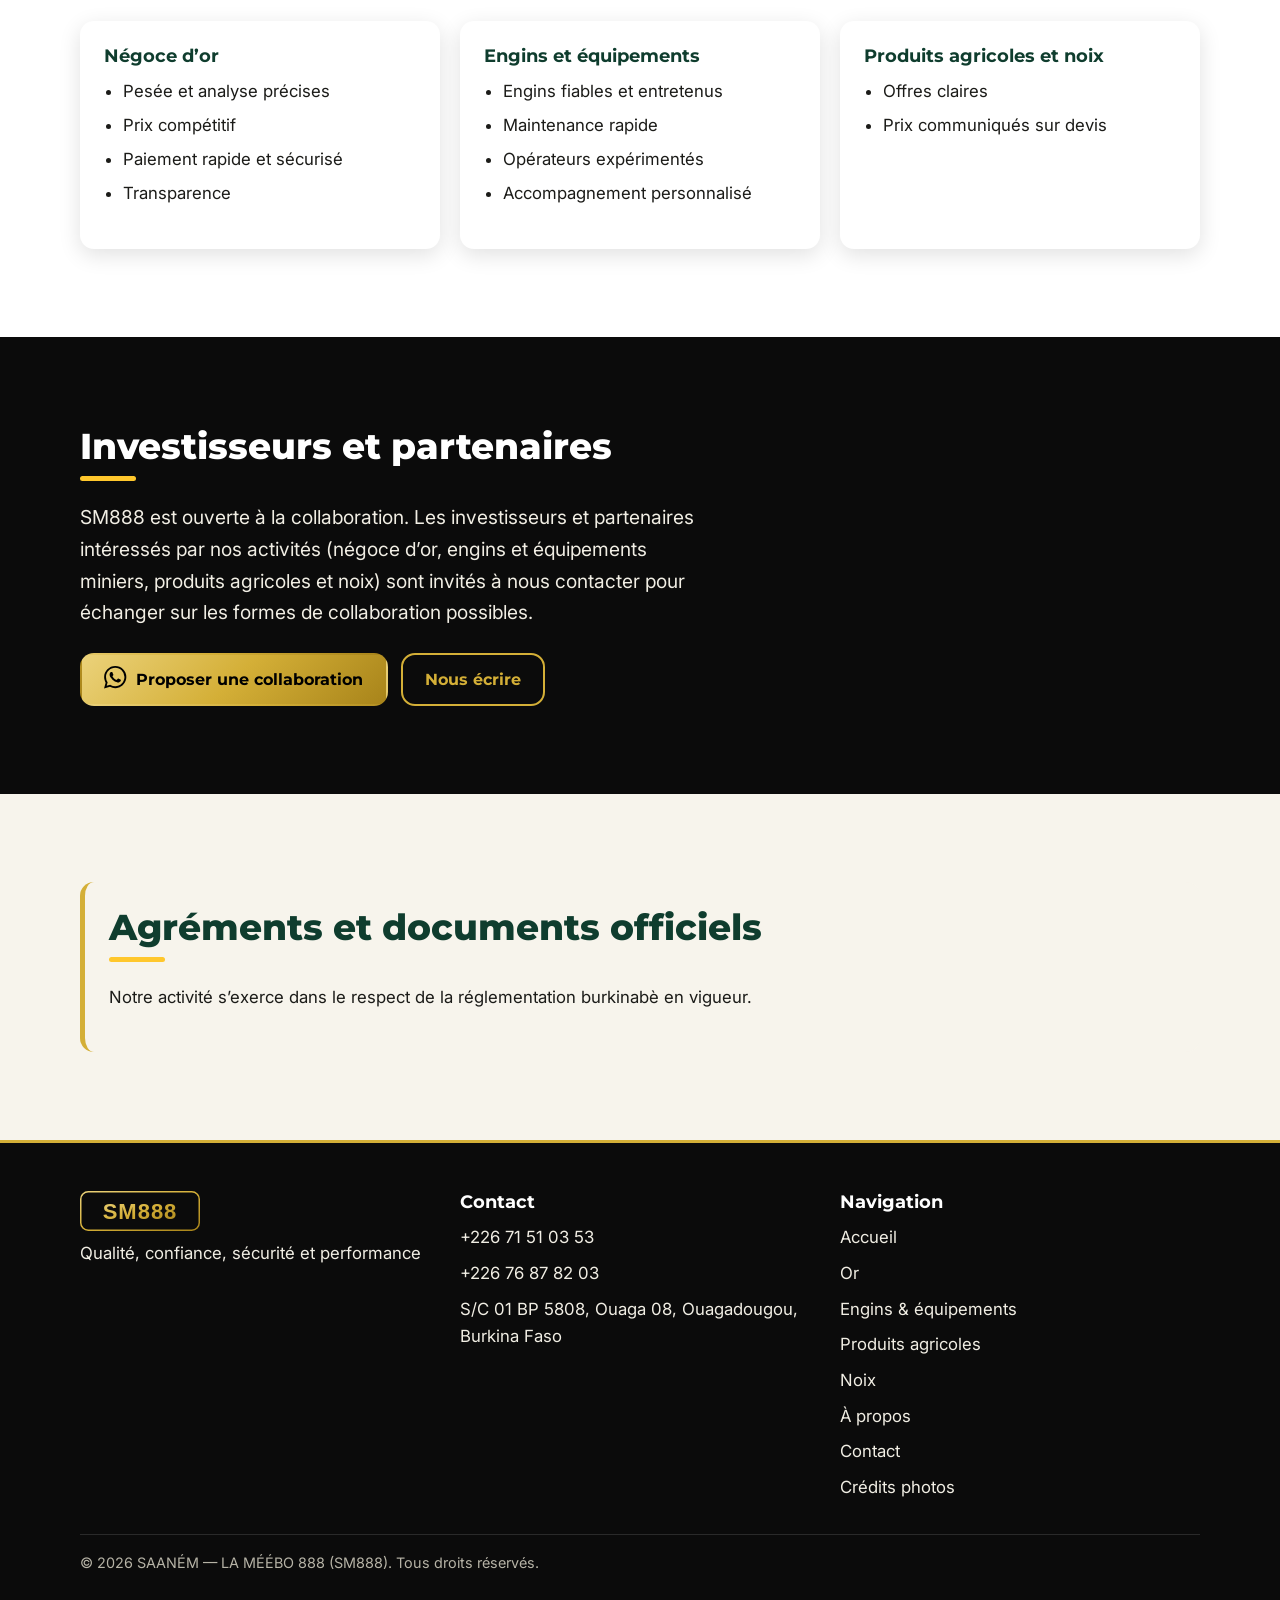
==== commit ca0b3f9e: "produit agricole" ====
--- a/apropos.html
+++ b/apropos.html
@@ -4,9 +4,9 @@
 <meta charset="utf-8">
 <meta name="viewport" content="width=device-width,initial-scale=1">
 <title>À propos — SAANÉM LA MÉÉBO 888 (SM888)</title>
-<meta name="description" content="SAANÉM — LA MÉÉBO 888 (SM888), entreprise basée à Ouagadougou : négoce d’or, engins et équipements miniers, céréales locales. Qualité, confiance, sécurité, performance.">
+<meta name="description" content="SAANÉM — LA MÉÉBO 888 (SM888), entreprise basée à Ouagadougou : négoce d’or, engins et équipements miniers, produits agricoles et noix. Qualité, confiance, sécurité, performance.">
 <meta property="og:title" content="À propos — SAANÉM LA MÉÉBO 888 (SM888)">
-<meta property="og:description" content="SAANÉM — LA MÉÉBO 888 (SM888), entreprise basée à Ouagadougou : négoce d’or, engins et équipements miniers, céréales locales. Qualité, confiance, sécurité, performance.">
+<meta property="og:description" content="SAANÉM — LA MÉÉBO 888 (SM888), entreprise basée à Ouagadougou : négoce d’or, engins et équipements miniers, produits agricoles et noix. Qualité, confiance, sécurité, performance.">
 <meta property="og:type" content="website">
 <meta property="og:locale" content="fr_FR">
 <meta property="og:image" content="assets/img/og.webp">
@@ -22,12 +22,12 @@
 
 <section class="hero hero-s dark"><div class="wrap">
 <h1>Qualité, confiance, sécurité et performance</h1>
-<p class="lead">SAANÉM — LA MÉÉBO 888 (SM888) accompagne les professionnels de l’or, des mines et des céréales locales depuis Ouagadougou.</p>
+<p class="lead">SAANÉM — LA MÉÉBO 888 (SM888) accompagne les professionnels de l’or, des mines et des produits agricoles depuis Ouagadougou.</p>
 </div></section>
 
 <section class="sec" aria-labelledby="t-pres"><div class="wrap">
 <h2 id="t-pres">Qui sommes-nous ?</h2>
-<p class="lead">SAANÉM — LA MÉÉBO 888 (SM888) est une entreprise basée à Ouagadougou, au Burkina Faso. Elle intervient dans trois domaines : le négoce d’or, la fourniture d’engins et d’équipements miniers et la vente de céréales locales.</p>
+<p class="lead">SAANÉM — LA MÉÉBO 888 (SM888) est une entreprise basée à Ouagadougou, au Burkina Faso. Elle intervient dans trois domaines : le négoce d’or, la fourniture d’engins et d’équipements miniers et la vente de produits agricoles et de noix.</p>
 <p class="lead"><strong>Notre mission :</strong> offrir aux orpailleurs, aux exploitants miniers, aux entreprises de travaux et aux professionnels de l’or des services fiables, des prix compétitifs et une relation claire.</p>
 <!-- À COMPLÉTER PAR LE CLIENT : année de création, taille de l’équipe, références, chiffres clés.
      Ne rien inventer. Remplissez puis supprimez l’attribut "hidden". -->
@@ -48,12 +48,12 @@
 <div class="grid">
 <div class="card reveal"><h3>Négoce d’or</h3><ul class="liste"><li>Pesée et analyse précises</li><li>Prix compétitif</li><li>Paiement rapide et sécurisé</li><li>Transparence</li></ul></div>
 <div class="card reveal"><h3>Engins et équipements</h3><ul class="liste"><li>Engins fiables et entretenus</li><li>Maintenance rapide</li><li>Opérateurs expérimentés</li><li>Accompagnement personnalisé</li></ul></div>
-<div class="card reveal"><h3>Céréales locales</h3><ul class="liste"><li>Offres claires</li><li>Prix communiqués sur devis</li></ul></div>
+<div class="card reveal"><h3>Produits agricoles et noix</h3><ul class="liste"><li>Offres claires</li><li>Prix communiqués sur devis</li></ul></div>
 </div></div></section>
 
 <section class="sec dark" aria-labelledby="t-inv"><div class="wrap">
 <h2 id="t-inv">Investisseurs et partenaires</h2>
-<p class="lead">SM888 est ouverte à la collaboration. Les investisseurs et partenaires intéressés par nos activités (négoce d’or, engins et équipements miniers, céréales locales) sont invités à nous contacter pour échanger sur les formes de collaboration possibles.</p>
+<p class="lead">SM888 est ouverte à la collaboration. Les investisseurs et partenaires intéressés par nos activités (négoce d’or, engins et équipements miniers, produits agricoles et noix) sont invités à nous contacter pour échanger sur les formes de collaboration possibles.</p>
 <div class="actions"><a class="btn btn-gold" data-wa="investir"><span data-icon="wa"></span>Proposer une collaboration</a><a class="btn btn-line" href="contact.html">Nous écrire</a></div>
 </div></section>
 
--- a/css/style.css
+++ b/css/style.css
@@ -89,7 +89,7 @@
 @media(prefers-reduced-motion:reduce){*,*::before,*::after{animation:none!important;transition:none!important;scroll-behavior:auto!important}html.js .reveal{opacity:1;transform:none}}
 /* Couleurs vives et images d’en-tête */
 :root{--vif-or:#FFC72C;--vif-orange:#FF7A00;--vif-vert:#22B573;--acc:var(--vif-or)}
-body.t-engins{--acc:var(--vif-orange)}body.t-cer{--acc:var(--vif-vert)}
+body.t-engins{--acc:var(--vif-orange)}body.t-agri,body.t-noix{--acc:var(--vif-vert)}
 h2::after{content:"";display:block;width:56px;height:5px;border-radius:3px;background:var(--acc);margin-top:.5rem}.center h2::after{margin-inline:auto}
 .grid>.card:nth-child(3n+2) .ico{background:var(--vif-orange)}.grid>.card:nth-child(3n) .ico{background:var(--vif-vert)}
 .hero h1{color:#fff;text-shadow:0 2px 14px rgba(0,0,0,.5)}.hero .lead{color:#fff;text-shadow:0 1px 8px rgba(0,0,0,.5)}
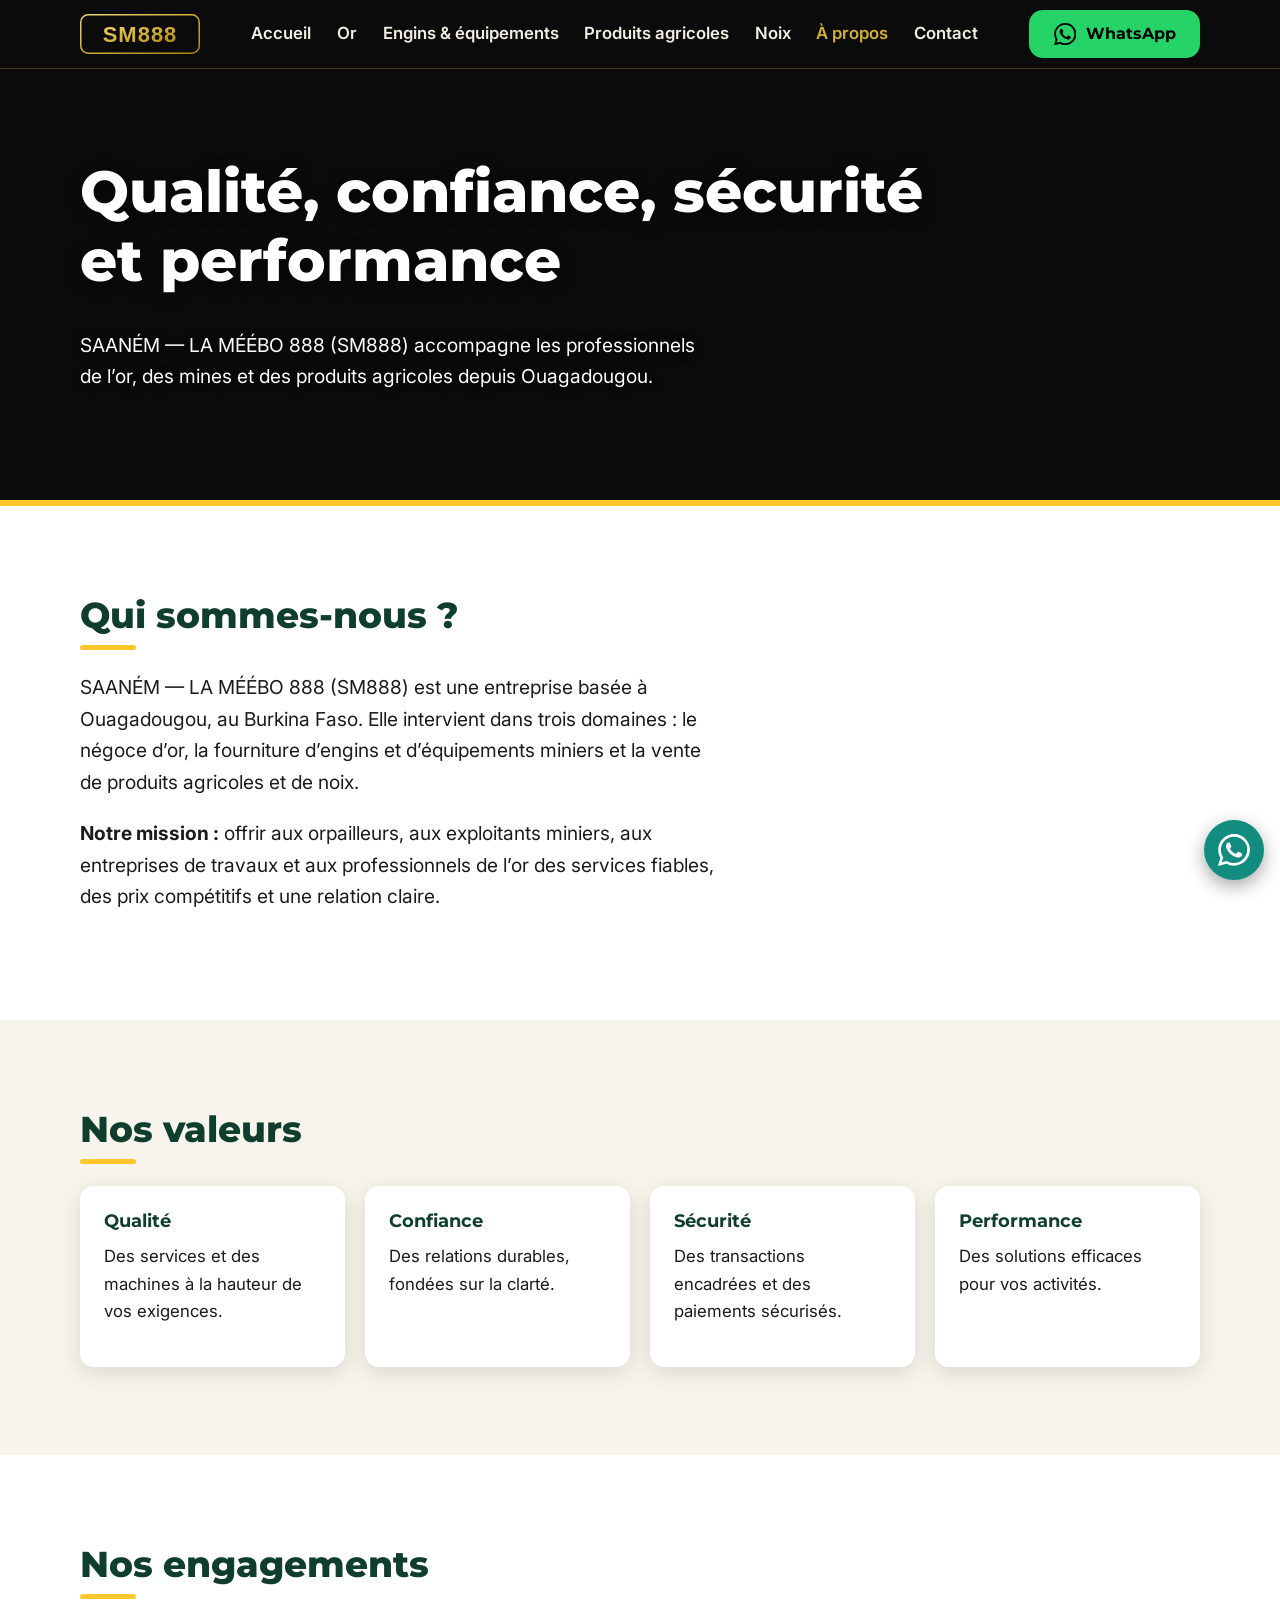
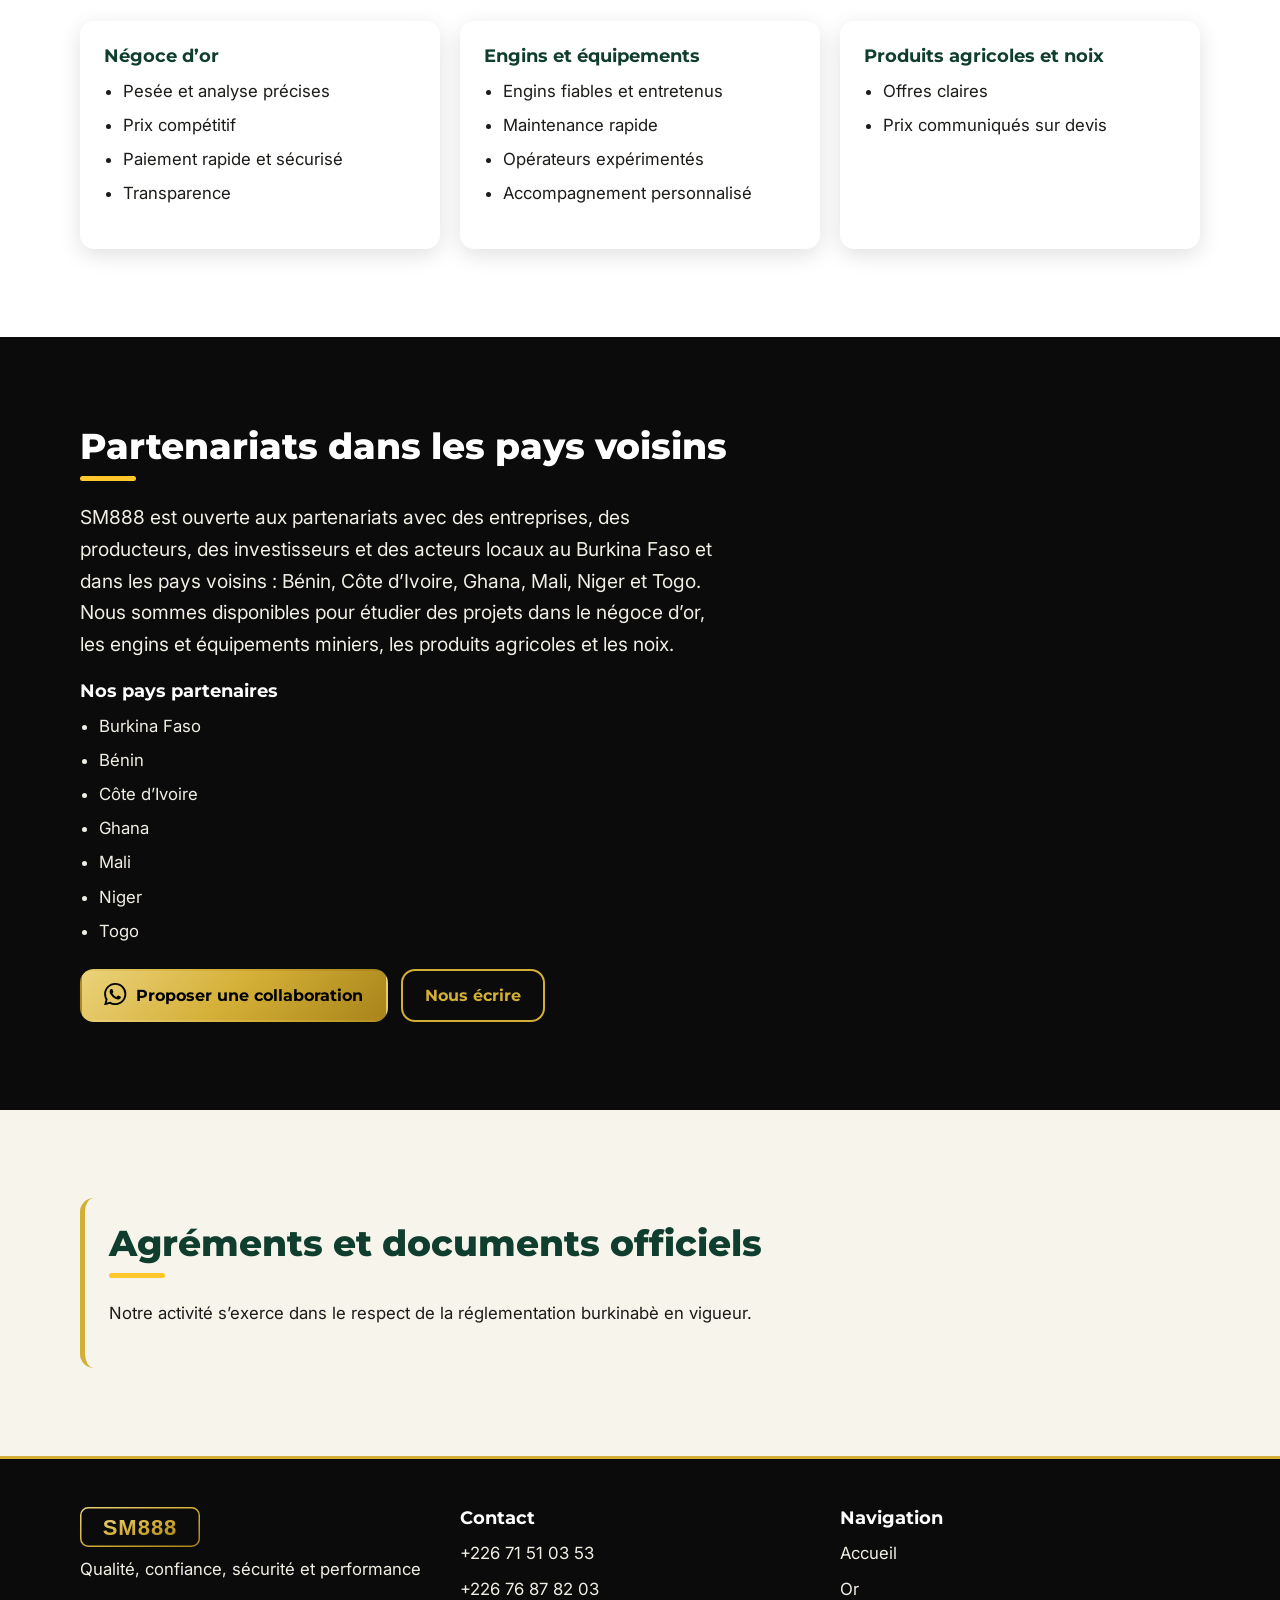
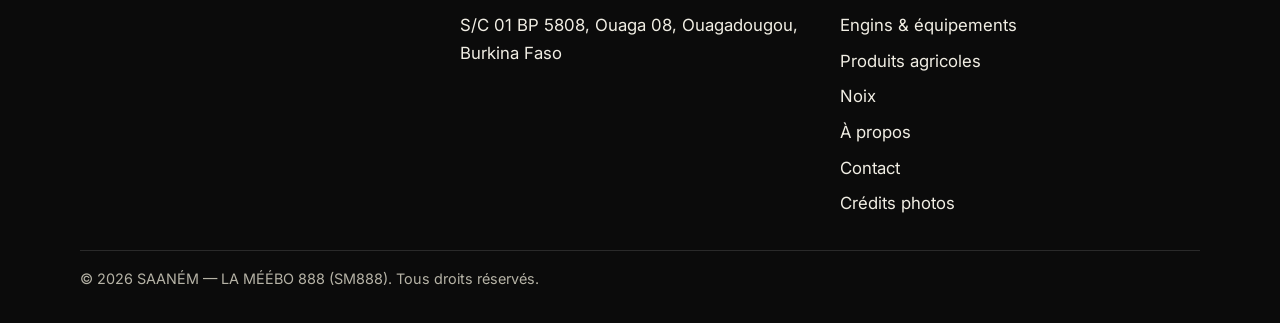
==== commit e548db95: "partenaire" ====
--- a/apropos.html
+++ b/apropos.html
@@ -52,8 +52,18 @@
 </div></div></section>
 
 <section class="sec dark" aria-labelledby="t-inv"><div class="wrap">
-<h2 id="t-inv">Investisseurs et partenaires</h2>
-<p class="lead">SM888 est ouverte à la collaboration. Les investisseurs et partenaires intéressés par nos activités (négoce d’or, engins et équipements miniers, produits agricoles et noix) sont invités à nous contacter pour échanger sur les formes de collaboration possibles.</p>
+<h2 id="t-inv">Partenariats dans les pays voisins</h2>
+<p class="lead">SM888 est ouverte aux partenariats avec des entreprises, des producteurs, des investisseurs et des acteurs locaux au Burkina Faso et dans les pays voisins : Bénin, Côte d’Ivoire, Ghana, Mali, Niger et Togo. Nous sommes disponibles pour étudier des projets dans le négoce d’or, les engins et équipements miniers, les produits agricoles et les noix.</p>
+<h3>Nos pays partenaires</h3>
+<ul class="liste">
+<li>Burkina Faso</li>
+<li>Bénin</li>
+<li>Côte d’Ivoire</li>
+<li>Ghana</li>
+<li>Mali</li>
+<li>Niger</li>
+<li>Togo</li>
+</ul>
 <div class="actions"><a class="btn btn-gold" data-wa="investir"><span data-icon="wa"></span>Proposer une collaboration</a><a class="btn btn-line" href="contact.html">Nous écrire</a></div>
 </div></section>
 
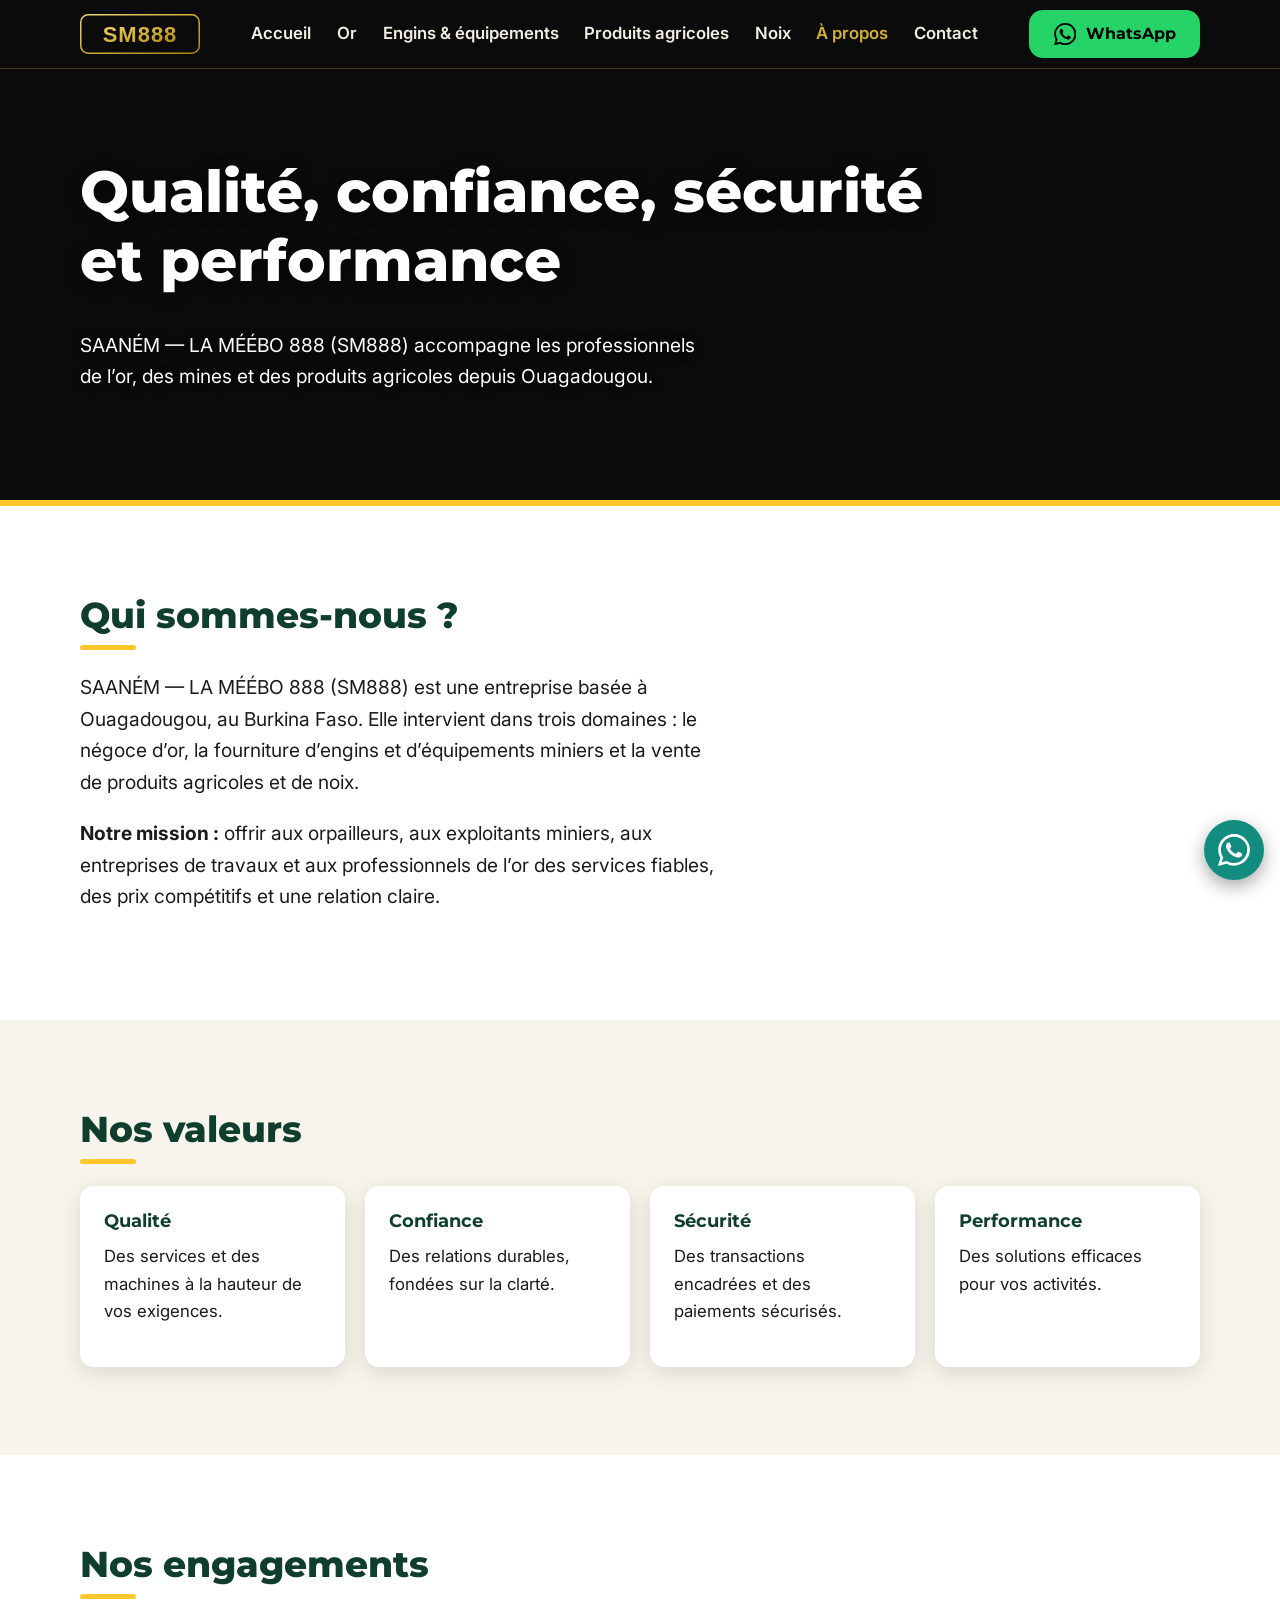
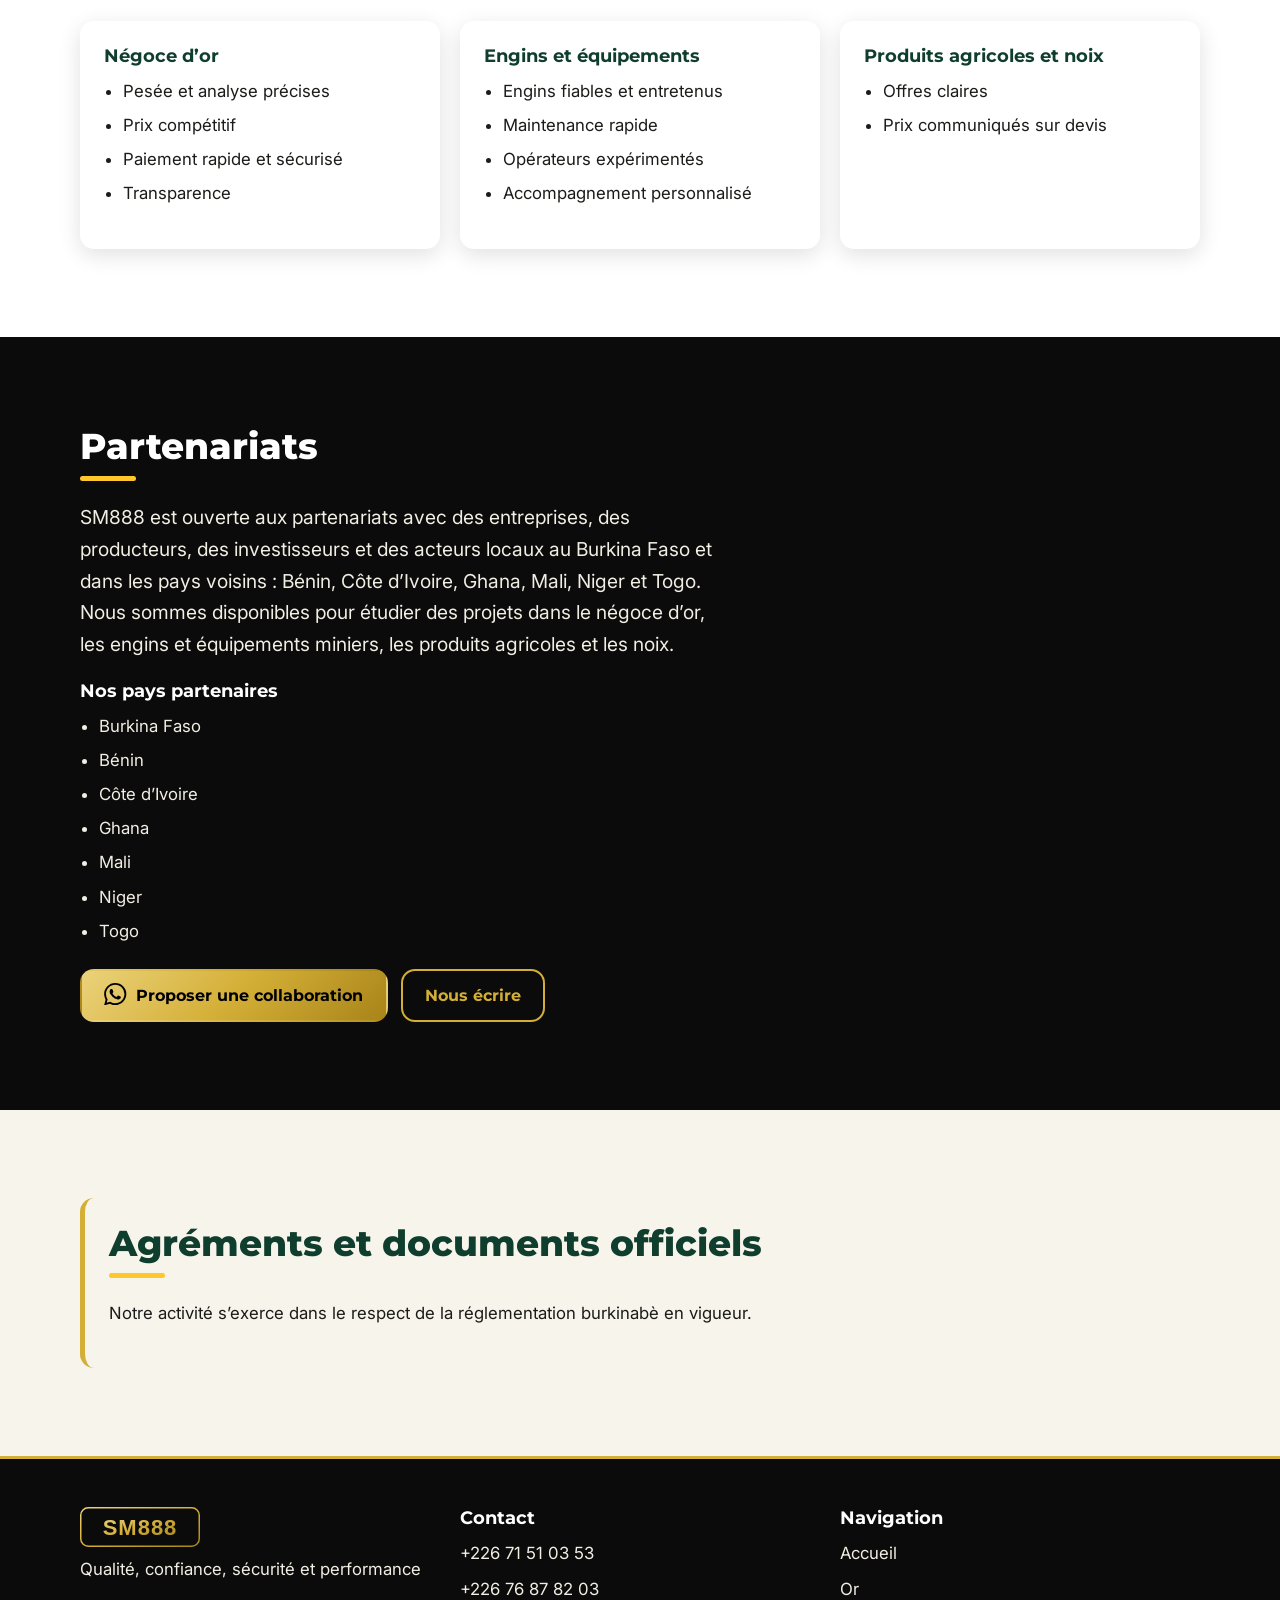
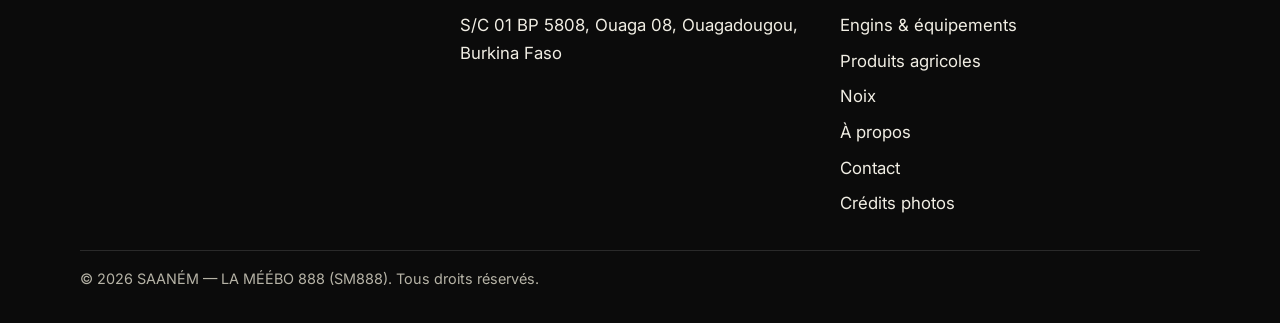
==== commit c410f373: "p" ====
--- a/apropos.html
+++ b/apropos.html
@@ -52,7 +52,7 @@
 </div></div></section>
 
 <section class="sec dark" aria-labelledby="t-inv"><div class="wrap">
-<h2 id="t-inv">Partenariats dans les pays voisins</h2>
+<h2 id="t-inv">Partenariats</h2>
 <p class="lead">SM888 est ouverte aux partenariats avec des entreprises, des producteurs, des investisseurs et des acteurs locaux au Burkina Faso et dans les pays voisins : Bénin, Côte d’Ivoire, Ghana, Mali, Niger et Togo. Nous sommes disponibles pour étudier des projets dans le négoce d’or, les engins et équipements miniers, les produits agricoles et les noix.</p>
 <h3>Nos pays partenaires</h3>
 <ul class="liste">
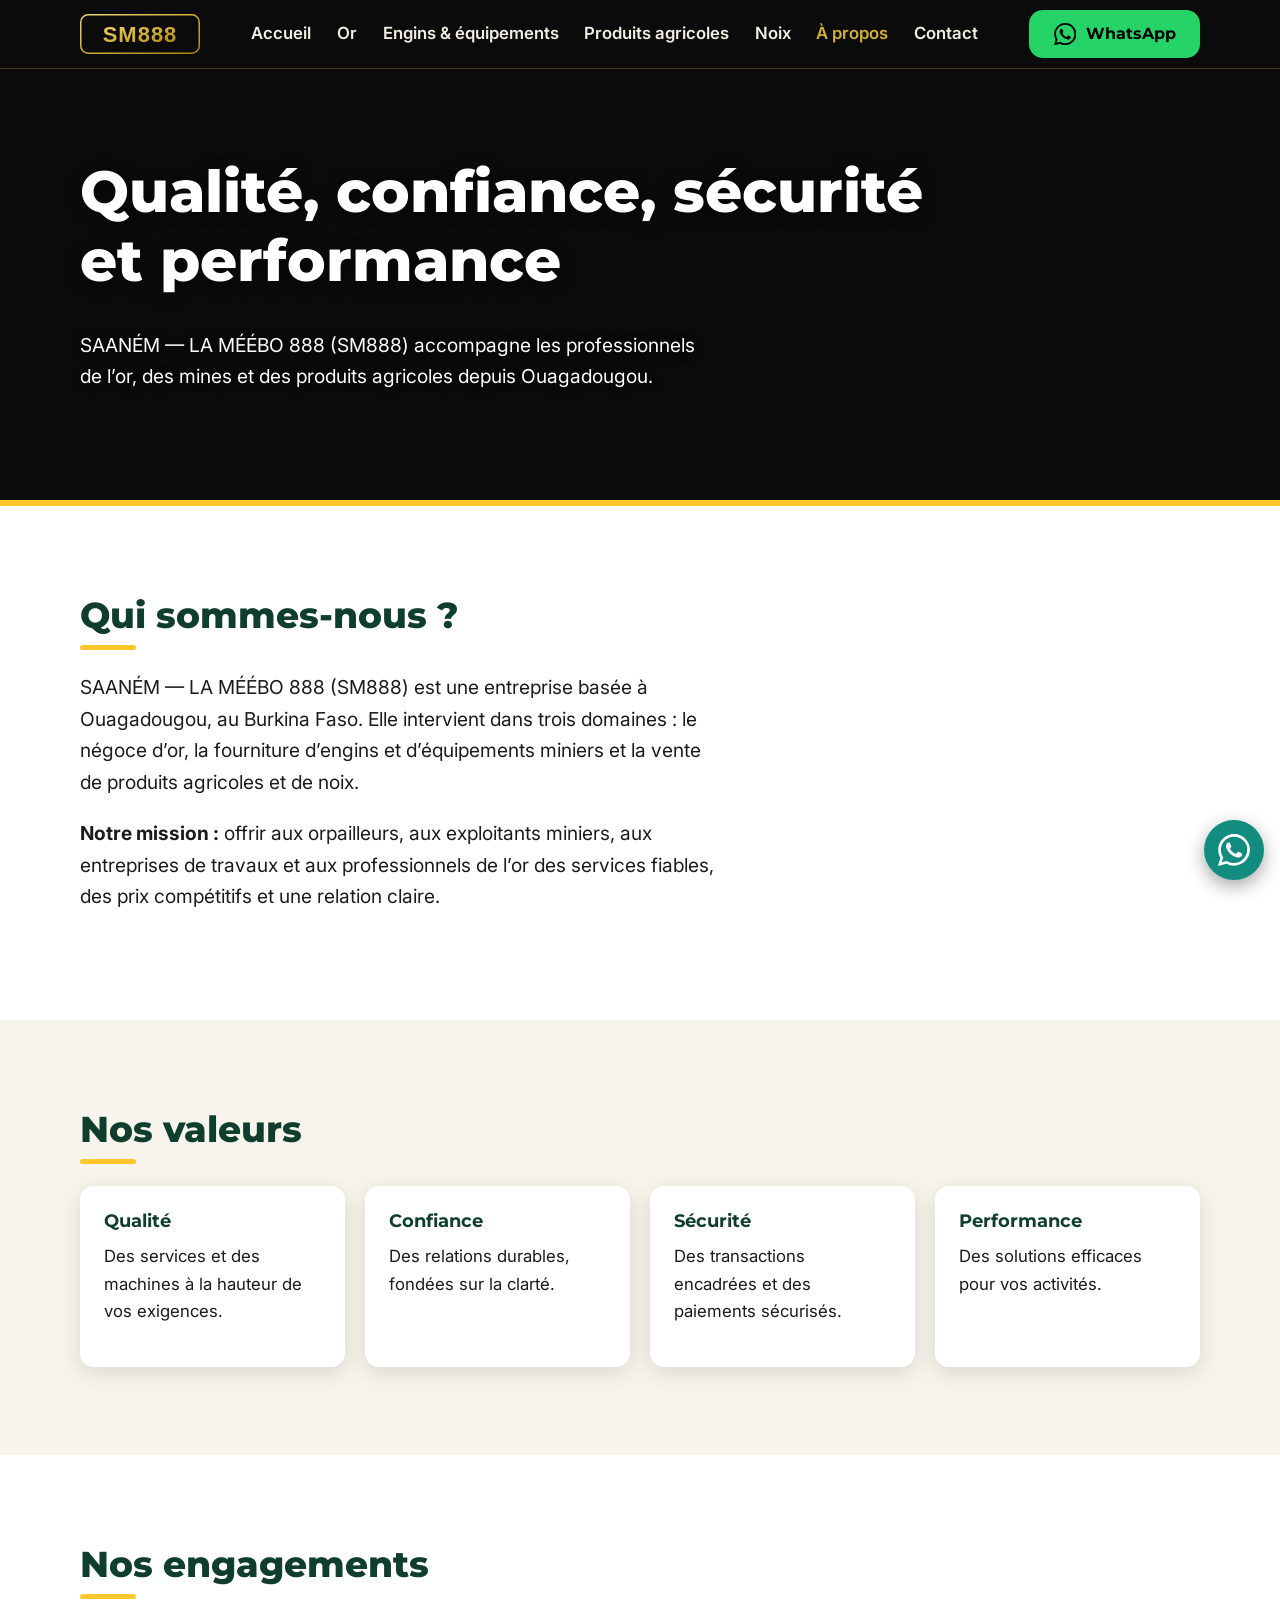
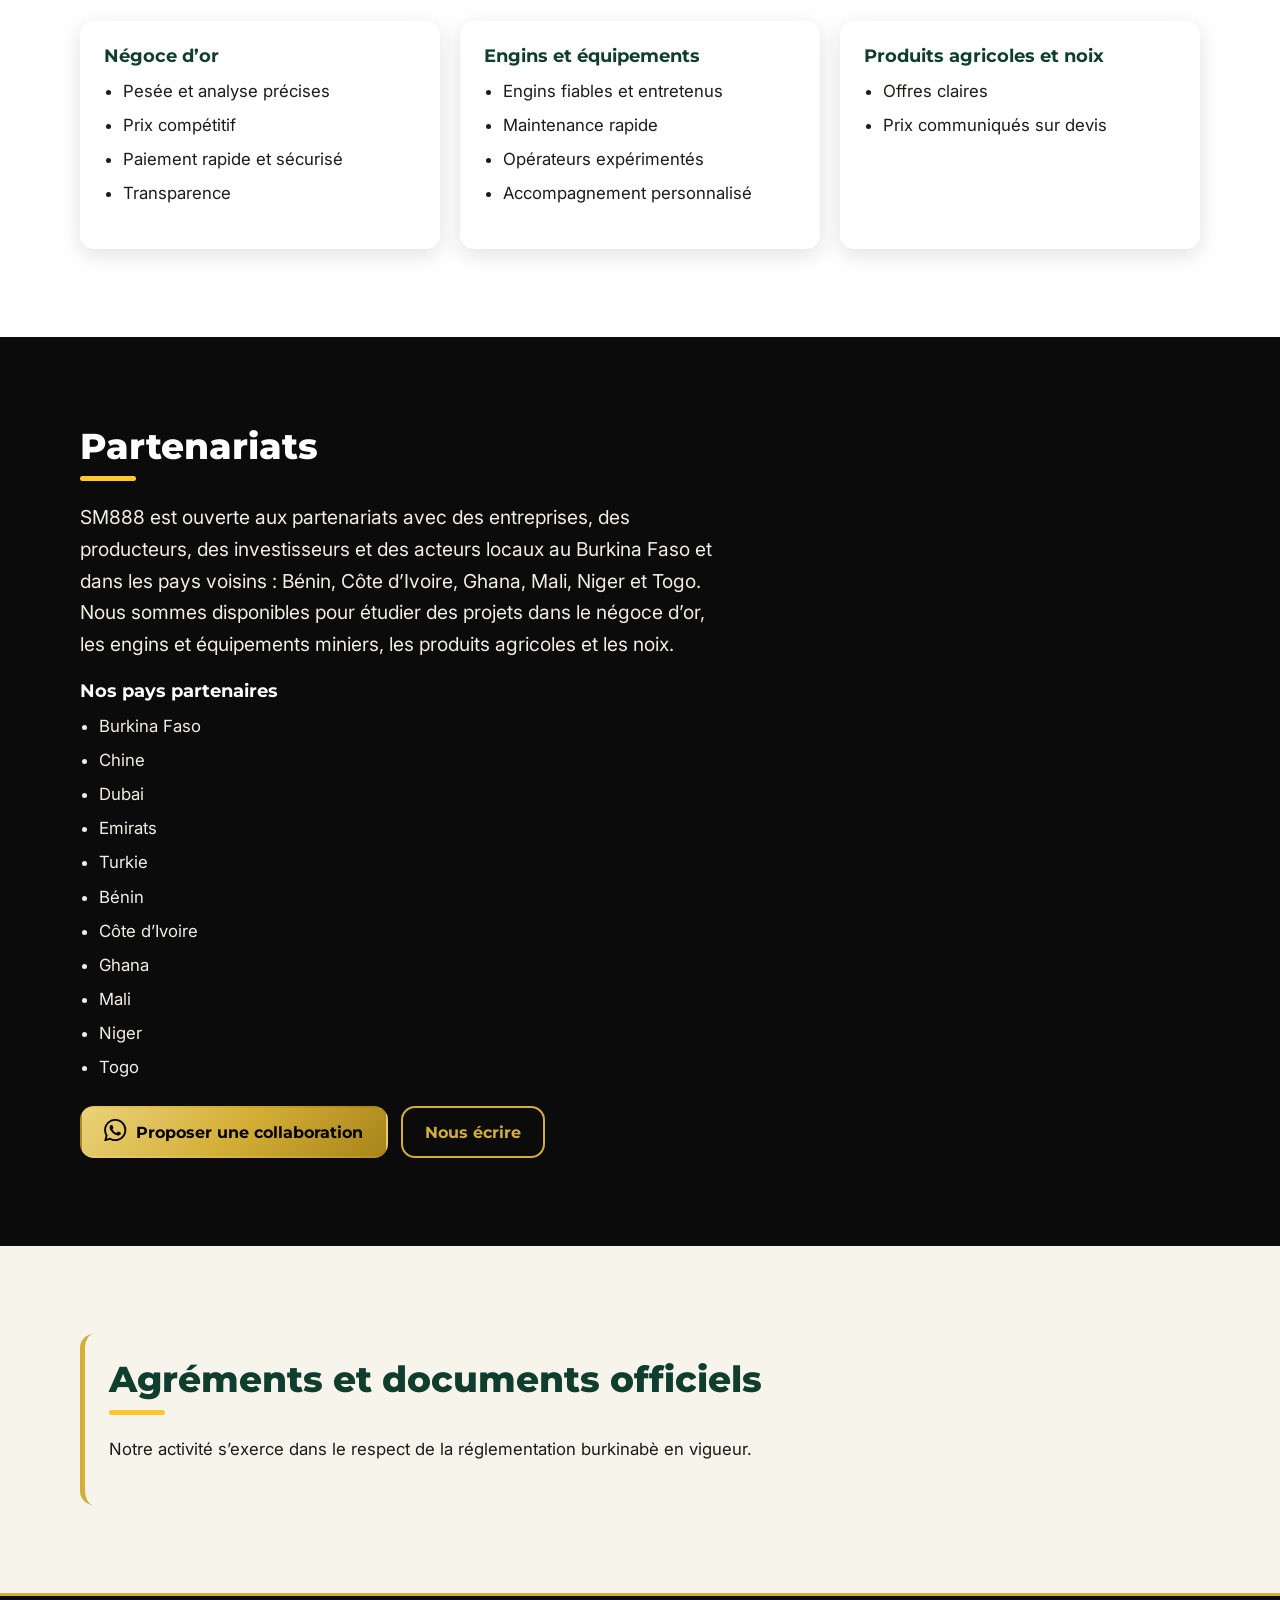
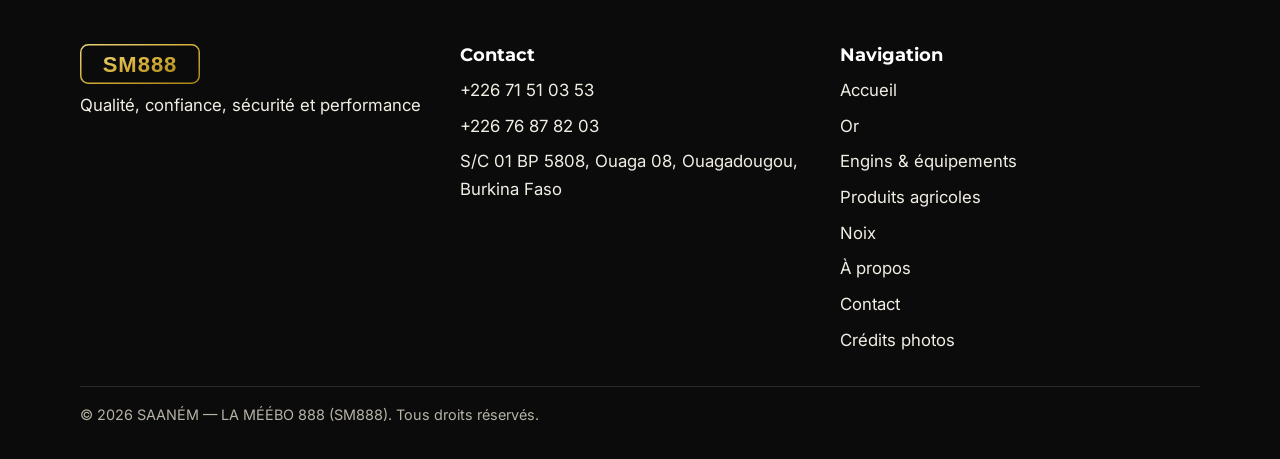
==== commit ea4ae62c: "P3" ====
--- a/apropos.html
+++ b/apropos.html
@@ -57,6 +57,10 @@
 <h3>Nos pays partenaires</h3>
 <ul class="liste">
 <li>Burkina Faso</li>
+<li>Chine</li>
+<li>Dubai</li>
+<li>Emirats</li>
+<li>Turkie</li>
 <li>Bénin</li>
 <li>Côte d’Ivoire</li>
 <li>Ghana</li>
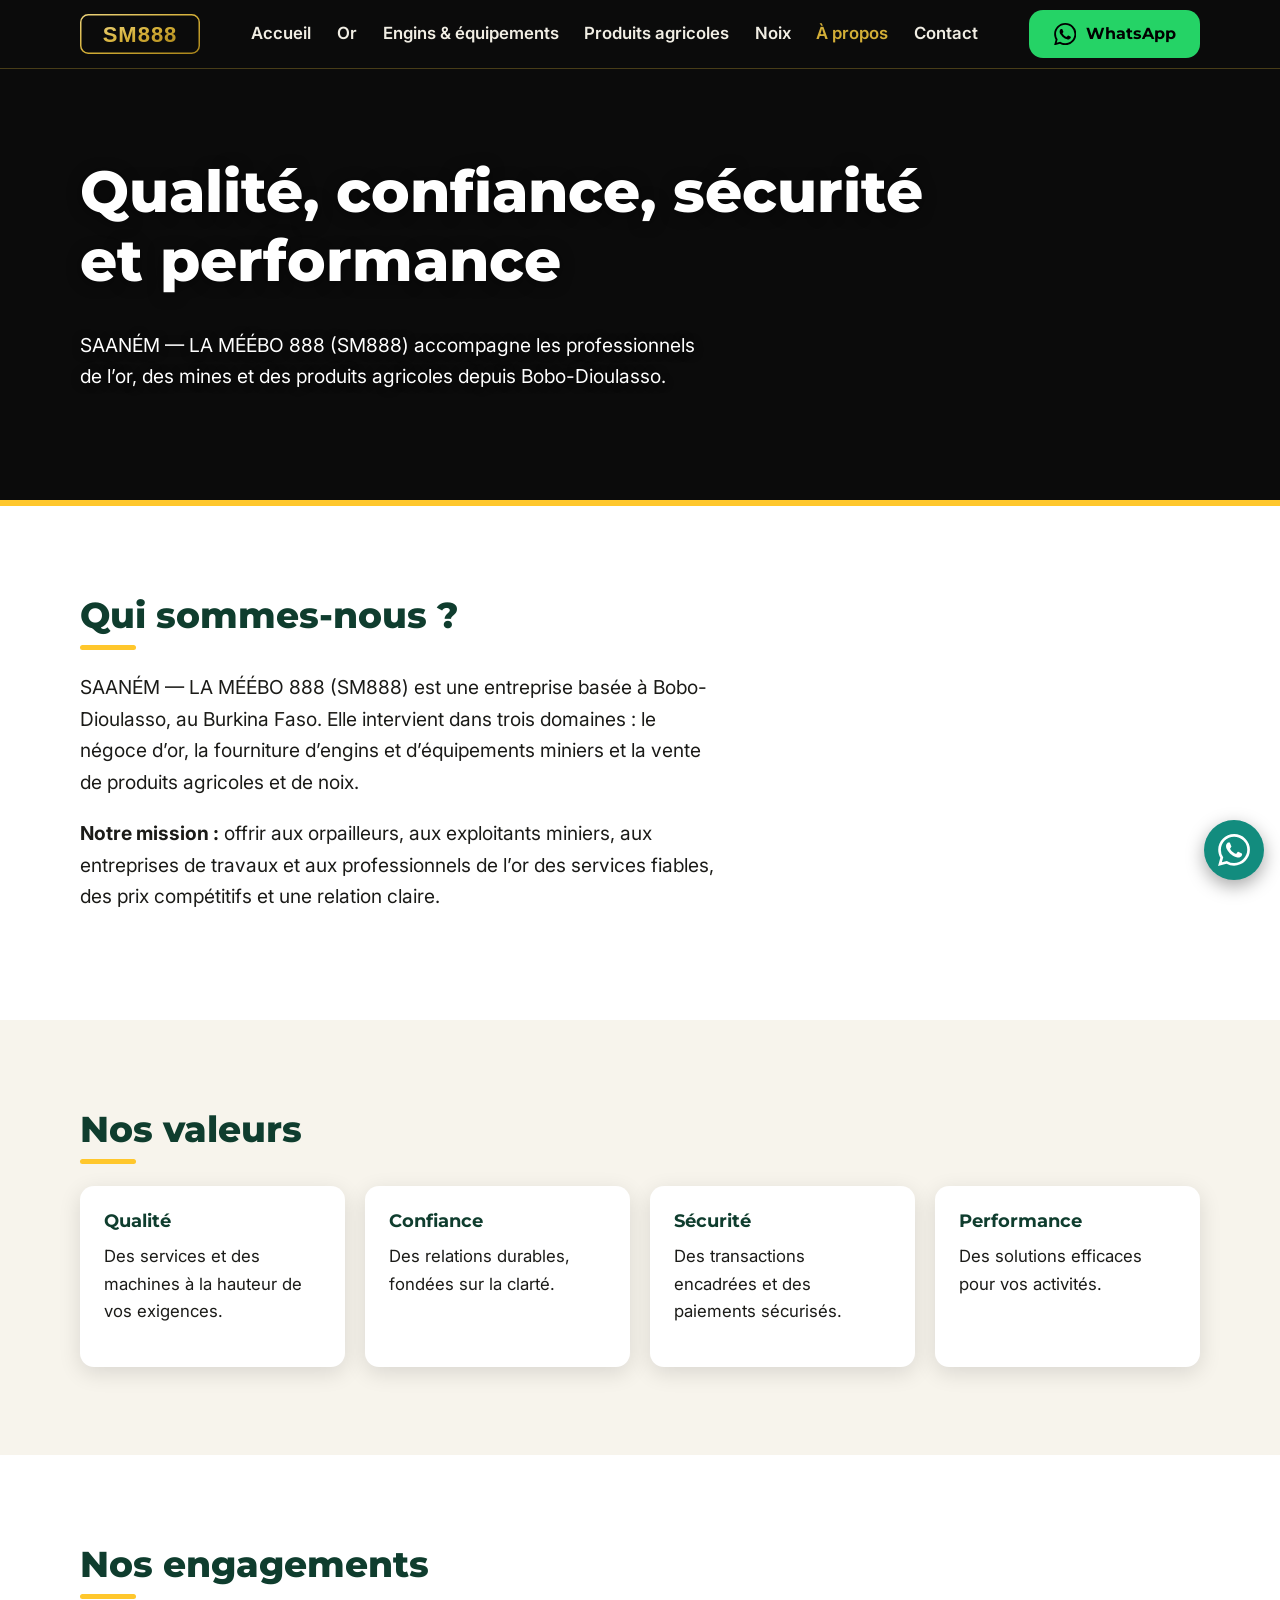
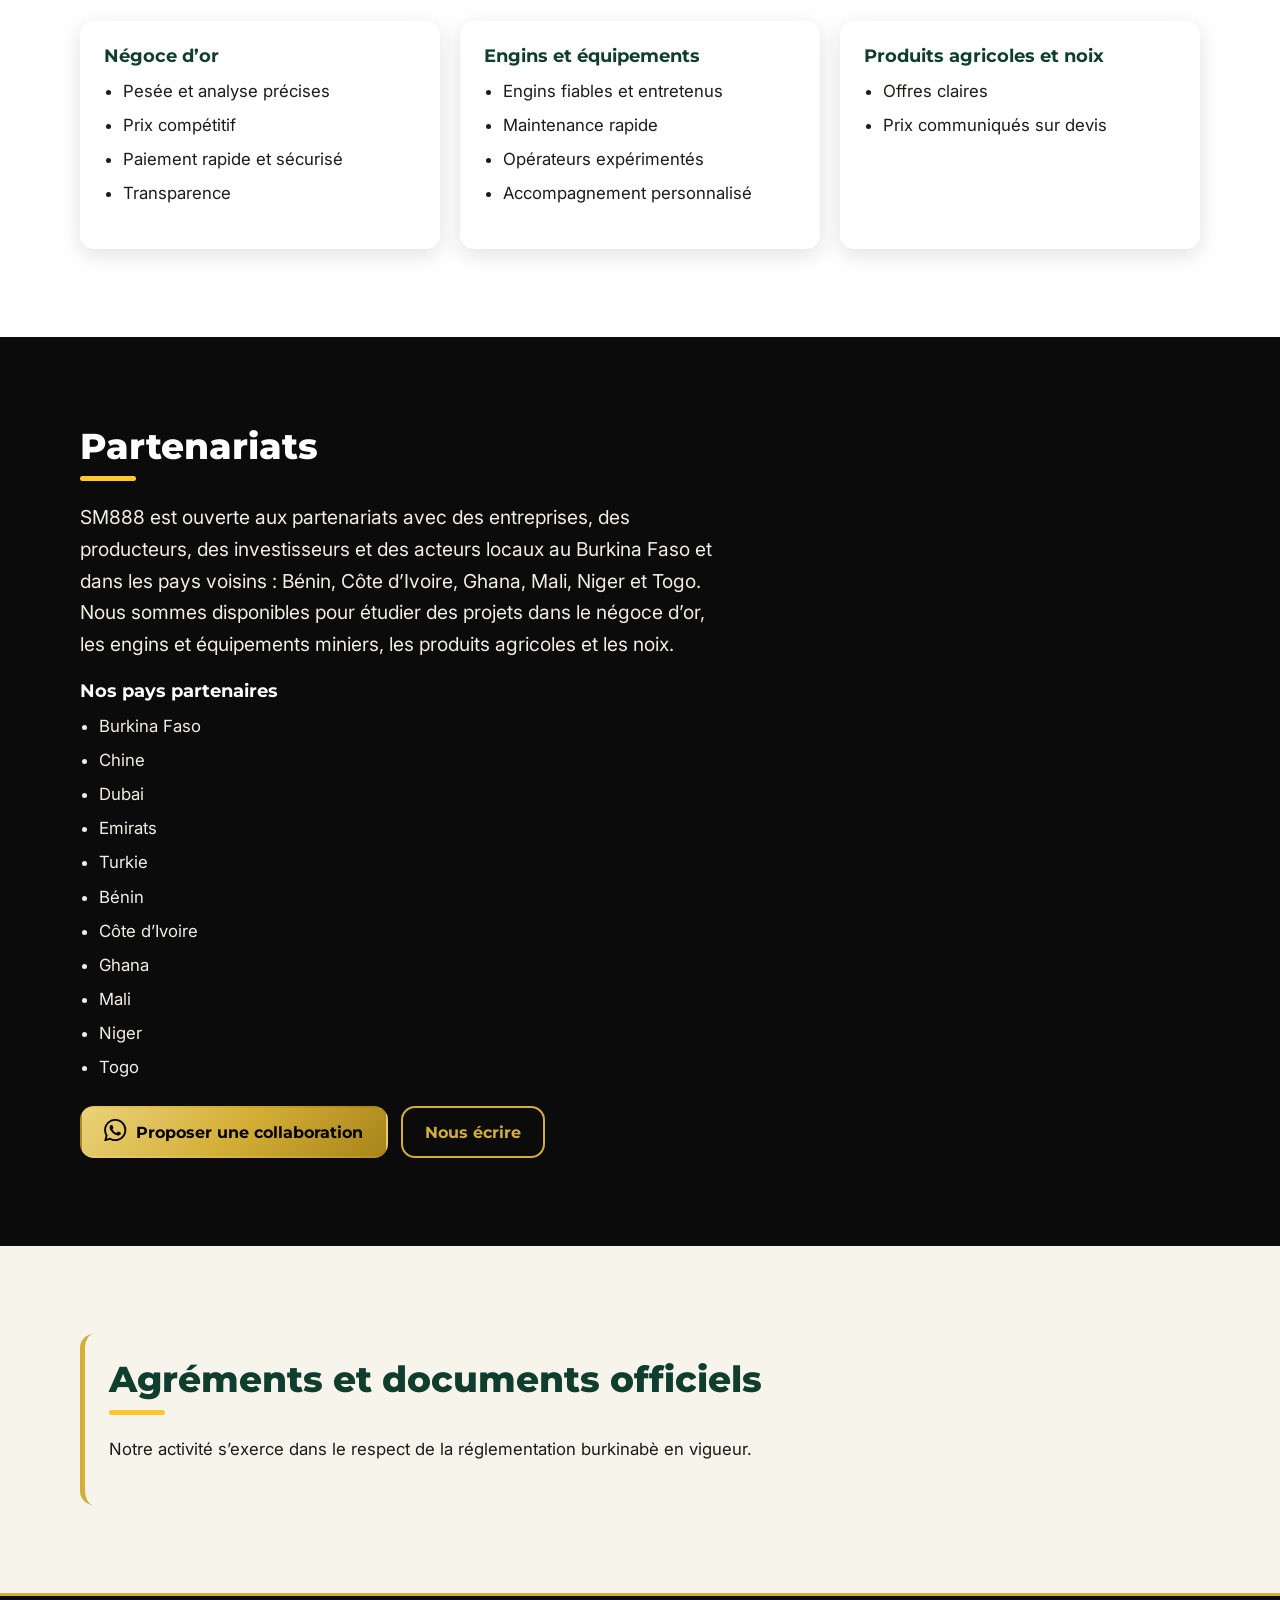
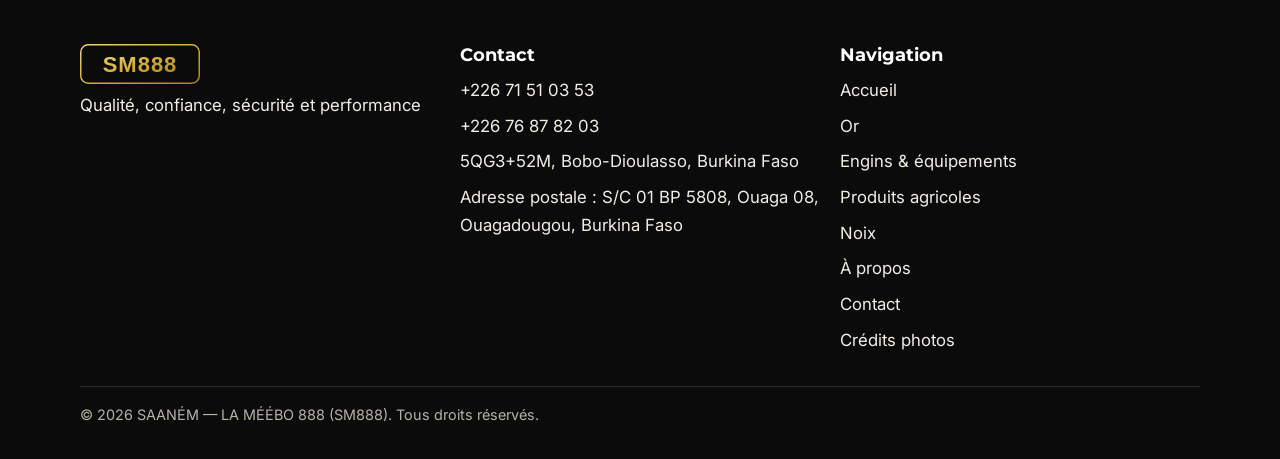
==== commit 2707348e: "bobo commit" ====
--- a/apropos.html
+++ b/apropos.html
@@ -4,12 +4,16 @@
 <meta charset="utf-8">
 <meta name="viewport" content="width=device-width,initial-scale=1">
 <title>À propos — SAANÉM LA MÉÉBO 888 (SM888)</title>
-<meta name="description" content="SAANÉM — LA MÉÉBO 888 (SM888), entreprise basée à Ouagadougou : négoce d’or, engins et équipements miniers, produits agricoles et noix. Qualité, confiance, sécurité, performance.">
+<meta name="description" content="SAANÉM — LA MÉÉBO 888 (SM888), entreprise basée à Bobo-Dioulasso : négoce d’or, engins et équipements miniers, produits agricoles et noix. Qualité, confiance, sécurité, performance.">
+<link rel="canonical" href="https://sm888.vercel.app/apropos.html">
 <meta property="og:title" content="À propos — SAANÉM LA MÉÉBO 888 (SM888)">
-<meta property="og:description" content="SAANÉM — LA MÉÉBO 888 (SM888), entreprise basée à Ouagadougou : négoce d’or, engins et équipements miniers, produits agricoles et noix. Qualité, confiance, sécurité, performance.">
+<meta property="og:description" content="SAANÉM — LA MÉÉBO 888 (SM888), entreprise basée à Bobo-Dioulasso : négoce d’or, engins et équipements miniers, produits agricoles et noix. Qualité, confiance, sécurité, performance.">
 <meta property="og:type" content="website">
 <meta property="og:locale" content="fr_FR">
-<meta property="og:image" content="assets/img/og.webp">
+<meta property="og:url" content="https://sm888.vercel.app/apropos.html">
+<meta property="og:site_name" content="SM888">
+<meta property="og:image" content="https://sm888.vercel.app/assets/img/og.webp">
+<meta name="twitter:card" content="summary_large_image">
 <link rel="icon" href="assets/favicon.svg" type="image/svg+xml">
 <link rel="preconnect" href="https://fonts.googleapis.com">
 <link rel="preconnect" href="https://fonts.gstatic.com" crossorigin>
@@ -22,12 +26,12 @@
 
 <section class="hero hero-s dark"><div class="wrap">
 <h1>Qualité, confiance, sécurité et performance</h1>
-<p class="lead">SAANÉM — LA MÉÉBO 888 (SM888) accompagne les professionnels de l’or, des mines et des produits agricoles depuis Ouagadougou.</p>
+<p class="lead">SAANÉM — LA MÉÉBO 888 (SM888) accompagne les professionnels de l’or, des mines et des produits agricoles depuis Bobo-Dioulasso.</p>
 </div></section>
 
 <section class="sec" aria-labelledby="t-pres"><div class="wrap">
 <h2 id="t-pres">Qui sommes-nous ?</h2>
-<p class="lead">SAANÉM — LA MÉÉBO 888 (SM888) est une entreprise basée à Ouagadougou, au Burkina Faso. Elle intervient dans trois domaines : le négoce d’or, la fourniture d’engins et d’équipements miniers et la vente de produits agricoles et de noix.</p>
+<p class="lead">SAANÉM — LA MÉÉBO 888 (SM888) est une entreprise basée à Bobo-Dioulasso, au Burkina Faso. Elle intervient dans trois domaines : le négoce d’or, la fourniture d’engins et d’équipements miniers et la vente de produits agricoles et de noix.</p>
 <p class="lead"><strong>Notre mission :</strong> offrir aux orpailleurs, aux exploitants miniers, aux entreprises de travaux et aux professionnels de l’or des services fiables, des prix compétitifs et une relation claire.</p>
 <!-- À COMPLÉTER PAR LE CLIENT : année de création, taille de l’équipe, références, chiffres clés.
      Ne rien inventer. Remplissez puis supprimez l’attribut "hidden". -->
--- a/css/style.css
+++ b/css/style.css
@@ -103,6 +103,7 @@
 .dots button::after{content:"";width:12px;height:12px;border-radius:50%;background:rgba(255,255,255,.6)}.dots button[aria-current=true]::after{background:var(--vif-or);transform:scale(1.25)}
 .pause{min-height:44px;padding:0 1rem;border-radius:99px;border:2px solid #fff;background:rgba(11,11,11,.5);color:#fff;font:600 var(--t-s) var(--fb);cursor:pointer}
 @media(min-width:768px){.show-ctl{bottom:16px}}
+@media(max-width:767px){.hero-show{padding-block:1.5rem 140px}}
 .btn-c{background:var(--c);color:#000}
 .badge.loc{background:var(--vif-orange);color:#000}.badge.vte{background:var(--vif-vert);color:#000}
 .split{display:grid;gap:2rem;grid-template-columns:repeat(auto-fit,minmax(min(100%,320px),1fr));align-items:center}
